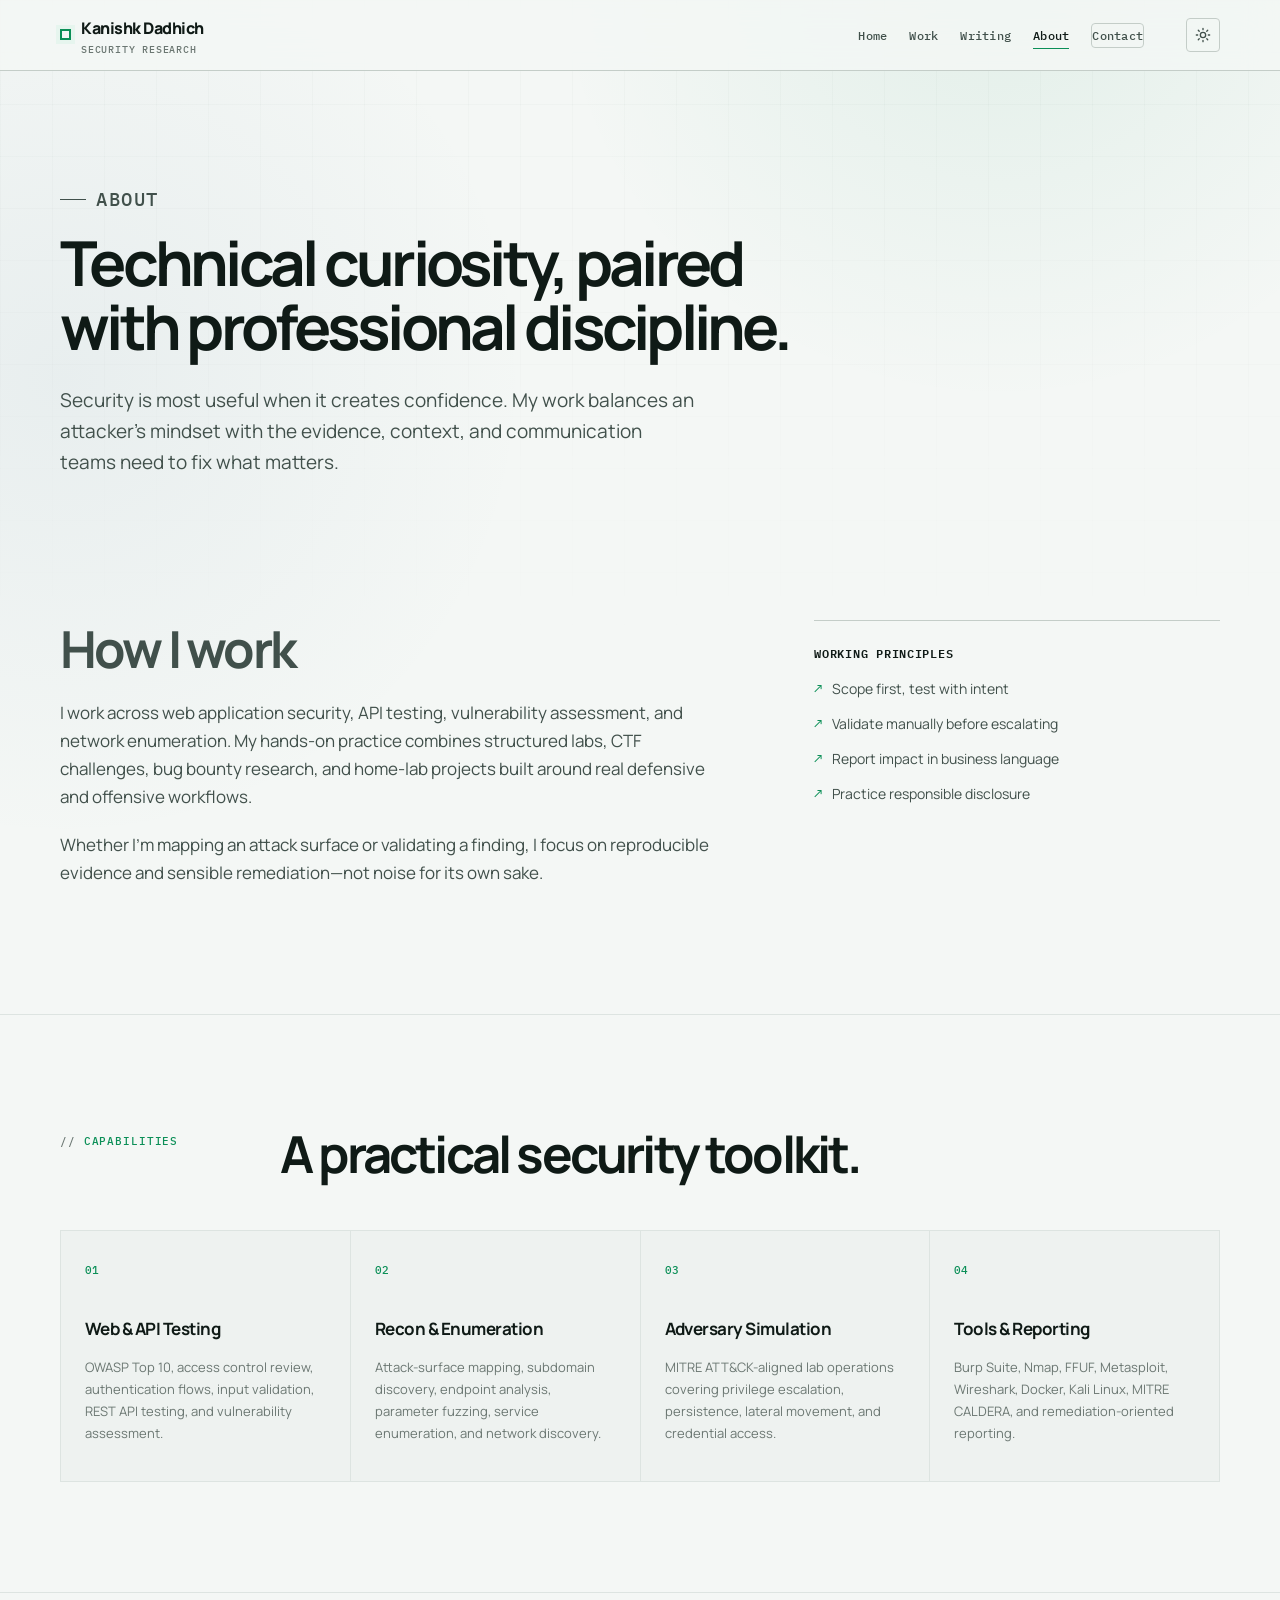
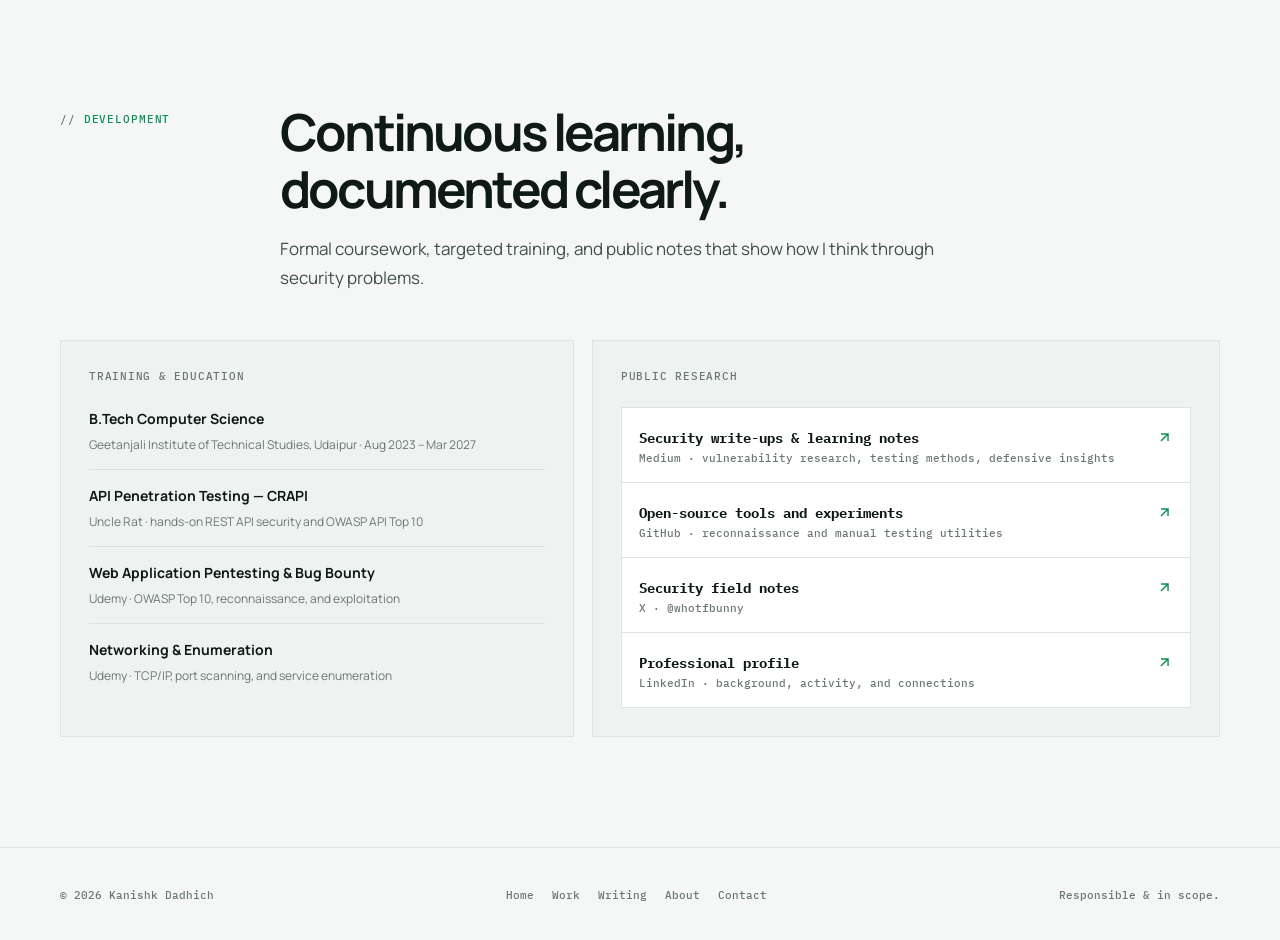
==== about.html @ e296562d "Portfolio: multi-page site with dark/light theme, mobile menu, contact form Co-Authored-By: Claude O" ====
<!doctype html>
<html lang="en">
<head>
  <meta charset="UTF-8">
  <meta name="viewport" content="width=device-width, initial-scale=1.0">
  <title>About — Kanishk Dadhich</title>
  <meta name="description" content="About Kanishk Dadhich — penetration tester and security researcher: approach, capabilities, education, and public research.">
  <meta property="og:type" content="website">
  <meta property="og:title" content="About — Kanishk Dadhich">
  <meta property="og:description" content="Approach, capabilities, education, and public research of penetration tester Kanishk Dadhich.">
  <meta property="og:image" content="kanishk.png">
  <meta name="twitter:card" content="summary_large_image">
  <link rel="icon" href="data:image/svg+xml,%3Csvg xmlns='http://www.w3.org/2000/svg' viewBox='0 0 32 32'%3E%3Crect width='32' height='32' fill='%230a1016'/%3E%3Crect x='9' y='9' width='14' height='14' fill='none' stroke='%2376e0ae' stroke-width='3'/%3E%3C/svg%3E">
  <link rel="preconnect" href="https://fonts.googleapis.com">
  <link rel="preconnect" href="https://fonts.gstatic.com" crossorigin>
  <link href="https://fonts.googleapis.com/css2?family=IBM+Plex+Mono:wght@400;500;600&family=Manrope:wght@400;500;600;700;800&display=swap" rel="stylesheet">
  <link rel="stylesheet" href="styles.css">
  <script>(function(){try{var t=localStorage.getItem('theme');if(!t){t=window.matchMedia('(prefers-color-scheme: light)').matches?'light':'dark';}document.documentElement.setAttribute('data-theme',t);}catch(e){document.documentElement.setAttribute('data-theme','dark');}}());</script>
</head>
<body>
  <a class="skip-link" href="#main-content">Skip to content</a>

  <header class="site-header">
    <div class="container nav-wrap">
      <a class="wordmark" href="index.html" aria-label="Kanishk Dadhich — home">
        <span class="wordmark-mark" aria-hidden="true"></span>
        <span>Kanishk Dadhich<small>Security Research</small></span>
      </a>
      <nav class="nav-links" id="primary-nav" aria-label="Primary navigation">
        <a href="index.html">Home</a>
        <a href="work.html">Work</a>
        <a href="writing.html">Writing</a>
        <a href="about.html" aria-current="page">About</a>
        <a class="nav-cta" href="contact.html">Contact</a>
      </nav>
      <div class="nav-controls">
        <button type="button" class="theme-toggle" aria-label="Switch theme">
          <svg class="icon-moon" width="16" height="16" viewBox="0 0 24 24" fill="none" stroke="currentColor" stroke-width="2" stroke-linecap="round" stroke-linejoin="round" aria-hidden="true"><path d="M21 12.79A9 9 0 1 1 11.21 3 7 7 0 0 0 21 12.79z"/></svg>
          <svg class="icon-sun" width="16" height="16" viewBox="0 0 24 24" fill="none" stroke="currentColor" stroke-width="2" stroke-linecap="round" stroke-linejoin="round" aria-hidden="true"><circle cx="12" cy="12" r="4"/><path d="M12 2v2M12 20v2M4.93 4.93l1.41 1.41M17.66 17.66l1.41 1.41M2 12h2M20 12h2M6.34 17.66l-1.41 1.41M19.07 4.93l-1.41 1.41"/></svg>
        </button>
        <button type="button" class="nav-toggle" id="nav-toggle" aria-controls="primary-nav" aria-expanded="false" aria-label="Open menu">
          <svg class="icon-open" width="18" height="18" viewBox="0 0 24 24" fill="none" stroke="currentColor" stroke-width="2" stroke-linecap="round" aria-hidden="true"><path d="M3 6h18M3 12h18M3 18h18"/></svg>
          <svg class="icon-close" width="18" height="18" viewBox="0 0 24 24" fill="none" stroke="currentColor" stroke-width="2" stroke-linecap="round" aria-hidden="true"><path d="M6 6l12 12M18 6L6 18"/></svg>
        </button>
      </div>
    </div>
  </header>

  <main id="main-content">
    <section class="page-lede" id="top">
      <div class="container reveal">
        <p class="eyebrow">About</p>
        <h1>Technical curiosity, paired with professional discipline.</h1>
        <p>Security is most useful when it creates confidence. My work balances an attacker’s mindset with the evidence, context, and communication teams need to fix what matters.</p>
      </div>
    </section>

    <section id="profile" aria-labelledby="profile-title">
      <div class="container">
        <div class="about-grid reveal">
          <div class="about-copy">
            <h2 id="profile-title" style="margin-bottom:22px;">How I work</h2>
            <p>I work across web application security, API testing, vulnerability assessment, and network enumeration. My hands-on practice combines structured labs, CTF challenges, bug bounty research, and home-lab projects built around real defensive and offensive workflows.</p>
            <p>Whether I’m mapping an attack surface or validating a finding, I focus on reproducible evidence and sensible remediation—not noise for its own sake.</p>
          </div>
          <aside class="principles">
            <h3>Working principles</h3>
            <ul>
              <li>Scope first, test with intent</li>
              <li>Validate manually before escalating</li>
              <li>Report impact in business language</li>
              <li>Practice responsible disclosure</li>
            </ul>
          </aside>
        </div>
      </div>
    </section>

    <section class="divider" aria-labelledby="capabilities-title">
      <div class="container">
        <div class="section-head reveal">
          <p class="section-kicker">Capabilities</p>
          <div><h2 id="capabilities-title">A practical security toolkit.</h2></div>
        </div>
        <div class="skills-grid reveal">
          <article class="skill-group"><span class="skill-num">01</span><h3>Web &amp; API Testing</h3><p>OWASP Top 10, access control review, authentication flows, input validation, REST API testing, and vulnerability assessment.</p></article>
          <article class="skill-group"><span class="skill-num">02</span><h3>Recon &amp; Enumeration</h3><p>Attack-surface mapping, subdomain discovery, endpoint analysis, parameter fuzzing, service enumeration, and network discovery.</p></article>
          <article class="skill-group"><span class="skill-num">03</span><h3>Adversary Simulation</h3><p>MITRE ATT&amp;CK-aligned lab operations covering privilege escalation, persistence, lateral movement, and credential access.</p></article>
          <article class="skill-group"><span class="skill-num">04</span><h3>Tools &amp; Reporting</h3><p>Burp Suite, Nmap, FFUF, Metasploit, Wireshark, Docker, Kali Linux, MITRE CALDERA, and remediation-oriented reporting.</p></article>
        </div>
      </div>
    </section>

    <section class="divider" id="development" aria-labelledby="development-title">
      <div class="container">
        <div class="section-head reveal">
          <p class="section-kicker">Development</p>
          <div>
            <h2 id="development-title">Continuous learning, documented clearly.</h2>
            <p class="section-intro">Formal coursework, targeted training, and public notes that show how I think through security problems.</p>
          </div>
        </div>
        <div class="knowledge-grid reveal">
          <article class="credentials">
            <p class="subhead">Training &amp; education</p>
            <ul class="credential-list">
              <li><strong>B.Tech Computer Science</strong><span>Geetanjali Institute of Technical Studies, Udaipur · Aug 2023 – Mar 2027</span></li>
              <li><strong>API Penetration Testing — CRAPI</strong><span>Uncle Rat · hands-on REST API security and OWASP API Top 10</span></li>
              <li><strong>Web Application Pentesting &amp; Bug Bounty</strong><span>Udemy · OWASP Top 10, reconnaissance, and exploitation</span></li>
              <li><strong>Networking &amp; Enumeration</strong><span>Udemy · TCP/IP, port scanning, and service enumeration</span></li>
            </ul>
          </article>
          <article class="research">
            <p class="subhead">Public research</p>
            <ul class="research-list">
              <li><a href="https://medium.com/@kanishkdadhich123" target="_blank" rel="noopener"><span><strong>Security write-ups &amp; learning notes</strong><span>Medium · vulnerability research, testing methods, defensive insights</span></span><svg width="17" height="17" viewBox="0 0 24 24" fill="none" stroke="currentColor" stroke-width="2" aria-hidden="true"><path d="M7 17L17 7M7 7h10v10"/></svg></a></li>
              <li><a href="https://github.com/kanishk-dadhich" target="_blank" rel="noopener"><span><strong>Open-source tools and experiments</strong><span>GitHub · reconnaissance and manual testing utilities</span></span><svg width="17" height="17" viewBox="0 0 24 24" fill="none" stroke="currentColor" stroke-width="2" aria-hidden="true"><path d="M7 17L17 7M7 7h10v10"/></svg></a></li>
              <li><a href="https://x.com/whotfbunny" target="_blank" rel="noopener"><span><strong>Security field notes</strong><span>X · @whotfbunny</span></span><svg width="17" height="17" viewBox="0 0 24 24" fill="none" stroke="currentColor" stroke-width="2" aria-hidden="true"><path d="M7 17L17 7M7 7h10v10"/></svg></a></li>
              <li><a href="https://www.linkedin.com/in/kanishk-dadhich" target="_blank" rel="noopener"><span><strong>Professional profile</strong><span>LinkedIn · background, activity, and connections</span></span><svg width="17" height="17" viewBox="0 0 24 24" fill="none" stroke="currentColor" stroke-width="2" aria-hidden="true"><path d="M7 17L17 7M7 7h10v10"/></svg></a></li>
            </ul>
          </article>
        </div>
      </div>
    </section>
  </main>

  <footer>
    <div class="container footer-inner">
      <p>© 2026 Kanishk Dadhich</p>
      <nav class="footer-nav" aria-label="Footer navigation">
        <a href="index.html">Home</a>
        <a href="work.html">Work</a>
        <a href="writing.html">Writing</a>
        <a href="about.html">About</a>
        <a href="contact.html">Contact</a>
      </nav>
      <p>Responsible &amp; in scope.</p>
    </div>
  </footer>

  <script src="app.js"></script>
</body>
</html>
---- styles.css ----
:root {
  --bg: #0a1016;
  --surface: #101923;
  --surface-raised: #141f2a;
  --surface-muted: #0d151e;
  --text: #edf3f7;
  --text-soft: #b7c3cc;
  --text-muted: #8393a0;
  --line: #263440;
  --line-strong: #385061;
  --accent: #76e0ae;
  --accent-bright: #a5f3c9;
  --accent-ink: #082418;
  --warm: #e9c887;
  --danger: #ff8f8f;
  --header-bg: rgba(10, 16, 22, .82);
  --field-bg: rgba(16, 25, 35, .55);
  --tag-bg: rgba(255, 255, 255, .015);
  --font-sans: "Manrope", sans-serif;
  --font-mono: "IBM Plex Mono", monospace;
  --max-width: 1160px;
  --shadow: 0 24px 70px rgba(0, 0, 0, .22);
}

:root[data-theme="light"] {
  --bg: #f4f7f5;
  --surface: #ffffff;
  --surface-raised: #ffffff;
  --surface-muted: #eef2f0;
  --text: #0f1a16;
  --text-soft: #41504b;
  --text-muted: #6b7772;
  --line: #dde4e1;
  --line-strong: #c4cdc8;
  --accent: #0b8f57;
  --accent-bright: #097a49;
  --accent-ink: #ffffff;
  --warm: #a9781f;
  --danger: #c0392b;
  --header-bg: rgba(244, 247, 245, .85);
  --field-bg: #ffffff;
  --tag-bg: rgba(11, 143, 87, .04);
  --shadow: 0 24px 70px rgba(15, 40, 30, .12);
}

* { box-sizing: border-box; }
html { scroll-behavior: smooth; }
body {
  margin: 0;
  min-width: 320px;
  overflow-x: hidden;
  color: var(--text);
  background: var(--bg);
  font-family: var(--font-sans);
  font-size: 16px;
  line-height: 1.65;
  -webkit-font-smoothing: antialiased;
  transition: background .3s ease, color .3s ease;
}
body::before {
  content: "";
  position: fixed;
  inset: 0;
  z-index: -2;
  pointer-events: none;
  background:
    radial-gradient(circle at 78% -5%, rgba(91, 196, 146, .15), transparent 28rem),
    radial-gradient(circle at 5% 42%, rgba(74, 121, 153, .12), transparent 29rem),
    var(--bg);
}
:root[data-theme="light"] body::before {
  background:
    radial-gradient(circle at 78% -5%, rgba(11, 143, 87, .08), transparent 28rem),
    radial-gradient(circle at 5% 42%, rgba(74, 121, 153, .07), transparent 29rem),
    var(--bg);
}
body::after {
  content: "";
  position: fixed;
  inset: 0;
  z-index: -1;
  pointer-events: none;
  opacity: .42;
  background-image: linear-gradient(rgba(151, 178, 196, .045) 1px, transparent 1px), linear-gradient(90deg, rgba(151, 178, 196, .045) 1px, transparent 1px);
  background-size: 52px 52px;
  mask-image: linear-gradient(to bottom, black, transparent 78%);
}
:root[data-theme="light"] body::after { opacity: .6; background-image: linear-gradient(rgba(15, 50, 35, .04) 1px, transparent 1px), linear-gradient(90deg, rgba(15, 50, 35, .04) 1px, transparent 1px); }
a { color: inherit; text-decoration: none; }
a:focus-visible, button:focus-visible {
  outline: 3px solid var(--accent);
  outline-offset: 4px;
  border-radius: 3px;
}
::selection { background: var(--accent); color: var(--accent-ink); }

.skip-link {
  position: fixed;
  top: 12px;
  left: 12px;
  z-index: 100;
  padding: 9px 13px;
  color: var(--accent-ink);
  background: var(--accent);
  border-radius: 4px;
  transform: translateY(-170%);
  transition: transform .18s ease;
  font-weight: 800;
}
.skip-link:focus { transform: translateY(0); }
.container { width: min(var(--max-width), calc(100% - 48px)); margin: 0 auto; }

.site-header {
  position: sticky;
  top: 0;
  z-index: 20;
  border-bottom: 1px solid var(--line-strong);
  background: var(--header-bg);
  backdrop-filter: blur(16px);
}
.nav-wrap { min-height: 70px; display: flex; align-items: center; justify-content: space-between; gap: 24px; }
.wordmark { display: inline-flex; align-items: center; gap: 10px; flex-shrink: 0; font-weight: 800; letter-spacing: -.03em; color: var(--text); }
.wordmark-mark { width: 11px; height: 11px; border: 2px solid var(--accent); box-shadow: 0 0 0 4px rgba(118, 224, 174, .1); }
.wordmark small { display: block; color: var(--text-muted); font: 500 10px/1.1 var(--font-mono); letter-spacing: .08em; text-transform: uppercase; margin-top: 3px; }
.nav-links { display: flex; align-items: center; gap: 22px; margin-left: auto; }
.nav-controls { display: flex; align-items: center; gap: 10px; margin-left: 18px; }
.nav-toggle { display: none; align-items: center; justify-content: center; width: 34px; height: 34px; padding: 0; color: var(--text-soft); background: transparent; border: 1px solid var(--line-strong); border-radius: 4px; cursor: pointer; transition: border-color .18s ease, color .18s ease, background .18s ease; }
.nav-toggle:hover { color: var(--accent-bright); border-color: var(--accent); background: rgba(118, 224, 174, .08); }
.nav-toggle .icon-close { display: none; }
.site-header.nav-open .nav-toggle .icon-open { display: none; }
.site-header.nav-open .nav-toggle .icon-close { display: block; }
.nav-links a { position: relative; color: var(--text-soft); font: 500 12px var(--font-mono); letter-spacing: .02em; padding: 4px 0; }
.nav-links a:not(.nav-cta)::after { content: ""; position: absolute; left: 0; right: 0; bottom: -2px; height: 1px; background: var(--accent); transform: scaleX(0); transform-origin: left; transition: transform .22s ease; }
.nav-links a:not(.nav-cta):hover { color: var(--accent-bright); }
.nav-links a:not(.nav-cta):hover::after { transform: scaleX(1); }
.nav-links a[aria-current="page"] { color: var(--text); }
.nav-links a[aria-current="page"]::after { transform: scaleX(1); }
.nav-cta { padding: 8px 12px; border: 1px solid var(--line-strong); border-radius: 4px; transition: border-color .18s ease, background .18s ease; }
.nav-cta:hover { border-color: var(--accent); background: rgba(118, 224, 174, .08); }
.theme-toggle { display: inline-flex; align-items: center; justify-content: center; width: 34px; height: 34px; padding: 0; color: var(--text-soft); background: transparent; border: 1px solid var(--line-strong); border-radius: 4px; cursor: pointer; transition: border-color .18s ease, color .18s ease, background .18s ease; }
.theme-toggle:hover { color: var(--accent-bright); border-color: var(--accent); background: rgba(118, 224, 174, .08); }
.theme-toggle .icon-sun { display: none; }
:root[data-theme="light"] .theme-toggle .icon-sun { display: block; }
:root[data-theme="light"] .theme-toggle .icon-moon { display: none; }

.hero { padding: 112px 0 92px; }
.hero-grid { display: grid; grid-template-columns: minmax(0, 1.35fr) minmax(290px, .65fr); gap: clamp(42px, 8vw, 110px); align-items: end; }
.eyebrow { display: flex; align-items: center; gap: 10px; margin: 0 0 20px; color: var(--accent); font: 500 12px var(--font-mono); letter-spacing: .08em; text-transform: uppercase; }
.eyebrow::before { content: ""; width: 26px; height: 1px; background: currentColor; }
h1, h2, h3, p { margin-top: 0; }
h1 { max-width: 800px; margin-bottom: 26px; font-size: clamp(45px, 6vw, 80px); line-height: 1.03; letter-spacing: -.06em; text-wrap: balance; }
h1 .emphasis { color: var(--accent-bright); }
.hero-copy { max-width: 660px; color: var(--text-soft); font-size: clamp(17px, 2vw, 20px); line-height: 1.7; text-wrap: pretty; }
.hero-actions { display: flex; flex-wrap: wrap; gap: 12px; margin-top: 34px; }
.button { display: inline-flex; align-items: center; justify-content: center; min-height: 46px; padding: 11px 18px; border: 1px solid transparent; border-radius: 4px; font: 700 13px var(--font-sans); cursor: pointer; transition: transform .18s ease, border-color .18s ease, background .18s ease; }
.button:hover { transform: translateY(-2px); }
.button-primary { color: var(--accent-ink); background: var(--accent); }
.button-primary:hover { background: var(--accent-bright); }
.button-secondary { color: var(--text); border-color: var(--line-strong); background: var(--field-bg); }
.button-secondary:hover { border-color: var(--accent); background: rgba(118, 224, 174, .08); }
.button svg { margin-left: 9px; }

.profile-panel { position: relative; padding: 24px; overflow: hidden; border: 1px solid var(--line-strong); background: linear-gradient(145deg, var(--surface-raised), var(--surface-muted)); box-shadow: var(--shadow); }
.profile-panel::after { content: ""; position: absolute; width: 145px; height: 145px; right: -50px; top: -50px; border: 1px solid rgba(118, 224, 174, .23); border-radius: 50%; box-shadow: 0 0 0 18px rgba(118, 224, 174, .03), 0 0 0 37px rgba(118, 224, 174, .025); }
.profile-portrait { position: relative; z-index: 1; aspect-ratio: 4 / 3; margin: 0 0 22px; overflow: hidden; border: 1px solid rgba(118, 224, 174, .34); background: var(--surface-muted); }
.profile-portrait::after { content: ""; position: absolute; inset: 0; pointer-events: none; background: linear-gradient(to top, rgba(8, 20, 27, .38), transparent 42%); }
.profile-portrait img { display: block; width: 100%; height: 100%; object-fit: cover; object-position: center 18%; }
.panel-label { position: relative; z-index: 1; margin-bottom: 21px; color: var(--text-muted); font: 500 11px var(--font-mono); letter-spacing: .08em; text-transform: uppercase; }
.panel-status { position: relative; z-index: 1; display: flex; align-items: center; gap: 9px; margin-bottom: 24px; color: var(--accent-bright); font: 600 14px var(--font-mono); }
.status-dot { width: 8px; height: 8px; border-radius: 50%; background: var(--accent); box-shadow: 0 0 0 5px rgba(118, 224, 174, .12); animation: pulse 2.4s ease-out infinite; }
@keyframes pulse { 0% { box-shadow: 0 0 0 0 rgba(118, 224, 174, .35); } 70% { box-shadow: 0 0 0 9px rgba(118, 224, 174, 0); } 100% { box-shadow: 0 0 0 0 rgba(118, 224, 174, 0); } }
.focus-list { position: relative; z-index: 1; display: grid; margin: 0; }
.focus-list div { display: grid; grid-template-columns: 64px 1fr; gap: 14px; padding: 13px 0; border-top: 1px solid var(--line); }
.focus-list dt { color: var(--text-muted); font: 500 10px var(--font-mono); letter-spacing: .06em; text-transform: uppercase; }
.focus-list dd { margin: 0; color: var(--text-soft); font-size: 13px; line-height: 1.5; }

.metrics { border-top: 1px solid var(--line); border-bottom: 1px solid var(--line); }
.metric-grid { display: grid; grid-template-columns: repeat(3, 1fr); }
.metric { position: relative; padding: 28px 30px; }
.metric + .metric { border-left: 1px solid var(--line); }
.metric-value { display: block; color: var(--accent-bright); font-size: clamp(28px, 3.2vw, 41px); font-weight: 800; line-height: 1.1; letter-spacing: -.05em; }
.metric-label { display: block; max-width: 220px; margin-top: 7px; color: var(--text-muted); font: 500 11px/1.5 var(--font-mono); letter-spacing: .02em; }

section { padding: 110px 0; }
:where(section, [id]) { scroll-margin-top: 92px; }
.section-head { display: grid; grid-template-columns: 190px minmax(0, 1fr); gap: 30px; margin-bottom: 48px; }
.section-kicker { padding-top: 9px; color: var(--accent); font: 500 11px var(--font-mono); letter-spacing: .08em; text-transform: uppercase; }
.section-kicker::before { content: "// "; color: var(--text-muted); }
h2 { max-width: 720px; margin-bottom: 0; font-size: clamp(31px, 4vw, 51px); line-height: 1.12; letter-spacing: -.055em; text-wrap: balance; }
.section-intro { max-width: 665px; margin: 18px 0 0; color: var(--text-soft); font-size: 17px; text-wrap: pretty; }
.divider { border-top: 1px solid var(--line); }
.page-lede { padding: 96px 0 12px; }
.page-lede h1 { font-size: clamp(38px, 5vw, 62px); }
.page-lede p { max-width: 640px; margin-top: 20px; color: var(--text-soft); font-size: clamp(16px, 2vw, 19px); text-wrap: pretty; }
.section-cta { margin-top: 34px; }

.about-grid { display: grid; grid-template-columns: minmax(0, 1fr) minmax(290px, .62fr); gap: clamp(42px, 8vw, 100px); align-items: start; }
.about-copy { color: var(--text-soft); font-size: 17px; }
.about-copy p + p { margin-top: 20px; }
.principles { padding: 5px 0 0; border-top: 1px solid var(--line-strong); }
.principles h3 { margin: 17px 0 14px; font: 600 12px var(--font-mono); letter-spacing: .06em; text-transform: uppercase; }
.principles ul { display: grid; gap: 11px; margin: 0; padding: 0; list-style: none; color: var(--text-soft); font-size: 14px; }
.principles li { display: flex; gap: 10px; align-items: baseline; }
.principles li::before { content: "↗"; color: var(--accent); font-family: var(--font-mono); }

.skills-grid { display: grid; grid-template-columns: repeat(4, 1fr); gap: 1px; background: var(--line); border: 1px solid var(--line); }
.skill-group { min-height: 250px; padding: 24px; background: var(--surface-muted); transition: background .18s ease; }
.skill-group:hover { background: var(--surface); }
.skill-num { color: var(--accent); font: 500 11px var(--font-mono); }
.skill-group h3 { margin: 33px 0 13px; font-size: 17px; letter-spacing: -.03em; }
.skill-group p { margin: 0; color: var(--text-muted); font-size: 13px; line-height: 1.7; }

.timeline { position: relative; display: grid; gap: 0; border-top: 1px solid var(--line); }
.timeline-item { display: grid; grid-template-columns: 190px minmax(0, 1fr); gap: 30px; padding: 34px 0; border-bottom: 1px solid var(--line); }
.timeline-date { color: var(--warm); font: 500 12px var(--font-mono); letter-spacing: .04em; }
.timeline-item h3 { margin-bottom: 4px; font-size: 22px; letter-spacing: -.04em; }
.timeline-context { margin-bottom: 16px; color: var(--text-muted); font: 500 12px var(--font-mono); }
.timeline-item ul { display: grid; gap: 8px; max-width: 780px; margin: 0; padding: 0; list-style: none; color: var(--text-soft); font-size: 14px; }
.timeline-item li { display: flex; gap: 11px; }
.timeline-item li::before { content: "—"; color: var(--accent); }

.case-grid { display: grid; grid-template-columns: repeat(2, minmax(0, 1fr)); gap: 18px; }
.case { display: flex; flex-direction: column; min-height: 345px; padding: 28px; border: 1px solid var(--line); background: linear-gradient(150deg, var(--surface), var(--surface-muted)); transition: transform .2s ease, border-color .2s ease; }
.case:hover { transform: translateY(-4px); border-color: var(--line-strong); }
.case-top { display: flex; align-items: center; justify-content: space-between; gap: 12px; }
.case-type { color: var(--accent); font: 500 11px var(--font-mono); letter-spacing: .07em; text-transform: uppercase; }
.case-scope { color: var(--text-muted); font: 500 10px var(--font-mono); letter-spacing: .05em; text-transform: uppercase; }
.case h3 { margin: 36px 0 13px; font-size: clamp(23px, 2.6vw, 30px); line-height: 1.15; letter-spacing: -.05em; }
.case p { margin-bottom: 24px; color: var(--text-soft); font-size: 14px; }
.case-meta { display: flex; flex-wrap: wrap; gap: 7px; margin-top: auto; }
.case-meta span { padding: 5px 8px; border: 1px solid var(--line); color: var(--text-muted); background: var(--tag-bg); font: 500 10px var(--font-mono); }
.case-link { display: inline-flex; align-items: center; gap: 7px; margin-top: 22px; color: var(--accent-bright); font: 600 12px var(--font-mono); }
.case-link:hover { text-decoration: underline; text-underline-offset: 4px; }

.articles-grid { display: grid; grid-template-columns: repeat(3, minmax(0, 1fr)); gap: 18px; }
.article-card { display: flex; flex-direction: column; min-height: 265px; padding: 27px; border: 1px solid var(--line); background: linear-gradient(150deg, var(--surface), var(--surface-muted)); transition: transform .2s ease, border-color .2s ease, background .2s ease; }
.article-card:hover { transform: translateY(-4px); border-color: var(--accent); background: var(--surface-raised); }
.article-source { display: flex; align-items: center; gap: 8px; color: var(--accent); font: 500 11px var(--font-mono); letter-spacing: .07em; text-transform: uppercase; }
.article-source::before { content: ""; width: 7px; height: 7px; border: 1px solid currentColor; border-radius: 50%; }
.article-card h3 { margin: 34px 0 18px; color: var(--text); font-size: clamp(20px, 2vw, 25px); line-height: 1.22; letter-spacing: -.04em; overflow-wrap: anywhere; }
.article-card p { margin: 0; color: var(--text-soft); font-size: 14px; line-height: 1.7; }
.article-card code { color: var(--accent-bright); font: 500 .9em var(--font-mono); overflow-wrap: anywhere; }
.article-read { display: inline-flex; align-items: center; gap: 7px; margin-top: auto; color: var(--accent-bright); font: 600 12px var(--font-mono); }
.article-card:hover .article-read { text-decoration: underline; text-underline-offset: 4px; }
.articles-footer { margin: 25px 0 0; }

.knowledge-grid { display: grid; grid-template-columns: .9fr 1.1fr; gap: 18px; }
.credentials, .research { padding: 28px; border: 1px solid var(--line); background: var(--surface-muted); }
.subhead { margin-bottom: 24px; color: var(--text-muted); font: 500 11px var(--font-mono); letter-spacing: .07em; text-transform: uppercase; }
.credential-list, .research-list { margin: 0; padding: 0; list-style: none; }
.credential-list { display: grid; gap: 14px; }
.credential-list li { padding-bottom: 14px; border-bottom: 1px solid var(--line); color: var(--text-soft); font-size: 14px; }
.credential-list li:last-child { padding-bottom: 0; border-bottom: 0; }
.credential-list strong { display: block; margin-bottom: 2px; color: var(--text); font-size: 14px; }
.credential-list span { color: var(--text-muted); font-size: 12px; }
.research-list { display: grid; gap: 1px; background: var(--line); border: 1px solid var(--line); }
.research-list a { display: flex; justify-content: space-between; gap: 20px; padding: 17px; background: var(--surface); transition: background .18s ease; }
.research-list a:hover { background: var(--surface-raised); }
.research-list strong { display: block; color: var(--text); font-size: 14px; }
.research-list span { display: block; margin-top: 4px; color: var(--text-muted); font: 500 11px var(--font-mono); }
.research-list svg { flex: 0 0 auto; margin-top: 4px; color: var(--accent); }

.contact { padding: 96px 0; border-top: 1px solid var(--line); }
.contact-box { display: grid; grid-template-columns: 1fr auto; gap: 32px; align-items: end; padding: clamp(28px, 5vw, 58px); overflow: hidden; border: 1px solid var(--line-strong); background: linear-gradient(115deg, var(--surface-raised), var(--surface-muted)); box-shadow: var(--shadow); }
.contact-box h2 { max-width: 620px; }
.contact-box p { max-width: 600px; margin: 17px 0 0; color: var(--text-soft); }
.contact-actions { display: flex; flex-wrap: wrap; gap: 10px; justify-content: flex-end; }

.contact-layout { display: grid; grid-template-columns: minmax(0, 1fr) minmax(300px, .8fr); gap: clamp(40px, 7vw, 90px); align-items: start; }
.contact-detail h3 { margin: 0 0 12px; font: 600 12px var(--font-mono); letter-spacing: .06em; text-transform: uppercase; color: var(--text-muted); }
.contact-detail ul { margin: 0 0 30px; padding: 0; list-style: none; display: grid; gap: 12px; }
.contact-detail a.detail-link { display: inline-flex; align-items: center; gap: 9px; color: var(--text-soft); font-size: 15px; }
.contact-detail a.detail-link:hover { color: var(--accent-bright); }
.contact-detail .detail-link svg { color: var(--accent); flex: 0 0 auto; }
.contact-form { display: grid; gap: 16px; padding: clamp(24px, 4vw, 34px); border: 1px solid var(--line-strong); background: var(--surface-muted); }
.field { display: grid; gap: 7px; }
.field label { color: var(--text-soft); font: 500 11px var(--font-mono); letter-spacing: .05em; text-transform: uppercase; }
.field input, .field textarea { width: 100%; padding: 12px 14px; color: var(--text); background: var(--field-bg); border: 1px solid var(--line-strong); border-radius: 4px; font: 400 15px var(--font-sans); transition: border-color .18s ease, box-shadow .18s ease; }
.field input:focus, .field textarea:focus { outline: none; border-color: var(--accent); box-shadow: 0 0 0 3px rgba(118, 224, 174, .14); }
.field textarea { min-height: 130px; resize: vertical; }
.form-note { margin: 4px 0 0; color: var(--text-muted); font-size: 12px; }
.form-status { margin: 0; min-height: 18px; color: var(--accent-bright); font: 500 12px var(--font-mono); }

footer { padding: 40px 0 38px; border-top: 1px solid var(--line); color: var(--text-muted); font: 500 11px var(--font-mono); }
.footer-inner { display: flex; justify-content: space-between; align-items: center; gap: 20px; flex-wrap: wrap; }
.footer-nav { display: flex; gap: 18px; flex-wrap: wrap; }
.footer-nav a { color: var(--text-muted); }
.footer-nav a:hover { color: var(--accent-bright); }
.footer-inner p { margin: 0; }

.reveal { opacity: 0; transform: translateY(18px); transition: opacity .55s cubic-bezier(.22,.61,.36,1), transform .55s cubic-bezier(.22,.61,.36,1); }
.reveal.is-visible { opacity: 1; transform: none; }

@media (prefers-reduced-motion: reduce) {
  html { scroll-behavior: auto; }
  *, *::before, *::after { transition-duration: .001ms !important; animation-duration: .001ms !important; animation-iteration-count: 1 !important; }
  .reveal { opacity: 1; transform: none; }
}
@media (max-width: 900px) {
  .hero { padding-top: 82px; }
  .hero-grid, .about-grid, .knowledge-grid, .contact-layout { grid-template-columns: 1fr; }
  .section-head, .timeline-item { grid-template-columns: 140px minmax(0, 1fr); }
  .skills-grid { grid-template-columns: repeat(2, 1fr); }
  .contact-box { grid-template-columns: 1fr; }
  .contact-actions { justify-content: flex-start; }
}
@media (max-width: 760px) {
  .nav-toggle { display: inline-flex; }
  .nav-links {
    position: absolute;
    top: 100%;
    left: 0;
    right: 0;
    margin-left: 0;
    flex-direction: column;
    align-items: stretch;
    gap: 0;
    padding: 6px 0 12px;
    background: var(--header-bg);
    backdrop-filter: blur(16px);
    border-bottom: 1px solid var(--line-strong);
    max-height: 0;
    overflow: hidden;
    opacity: 0;
    pointer-events: none;
    transition: max-height .28s ease, opacity .2s ease;
  }
  .site-header.nav-open .nav-links { max-height: 420px; opacity: 1; pointer-events: auto; }
  .nav-links a { padding: 13px 24px; font-size: 13px; }
  .nav-links a:not(.nav-cta)::after { display: none; }
  .nav-links a[aria-current="page"] { color: var(--accent-bright); }
  .nav-links .nav-cta { margin: 10px 24px 2px; text-align: center; border-color: var(--accent); }
}
@media (max-width: 650px) {
  .container { width: min(100% - 32px, var(--max-width)); }
  .nav-wrap { min-height: 65px; gap: 12px; }
  .wordmark > span:last-child { display: none; }
  .hero { padding: 70px 0 62px; }
  .metric-grid, .case-grid, .articles-grid { grid-template-columns: 1fr; }
  .metric + .metric { border-top: 1px solid var(--line); border-left: 0; }
  section { padding: 76px 0; }
  .section-head, .timeline-item { grid-template-columns: 1fr; gap: 14px; }
  .section-head { margin-bottom: 34px; }
  .section-kicker { padding-top: 0; }
  .skills-grid { grid-template-columns: 1fr; }
  .skill-group { min-height: 0; }
  .case { min-height: 0; }
  .contact { padding: 72px 0; }
  .footer-inner { flex-direction: column; align-items: flex-start; }
}
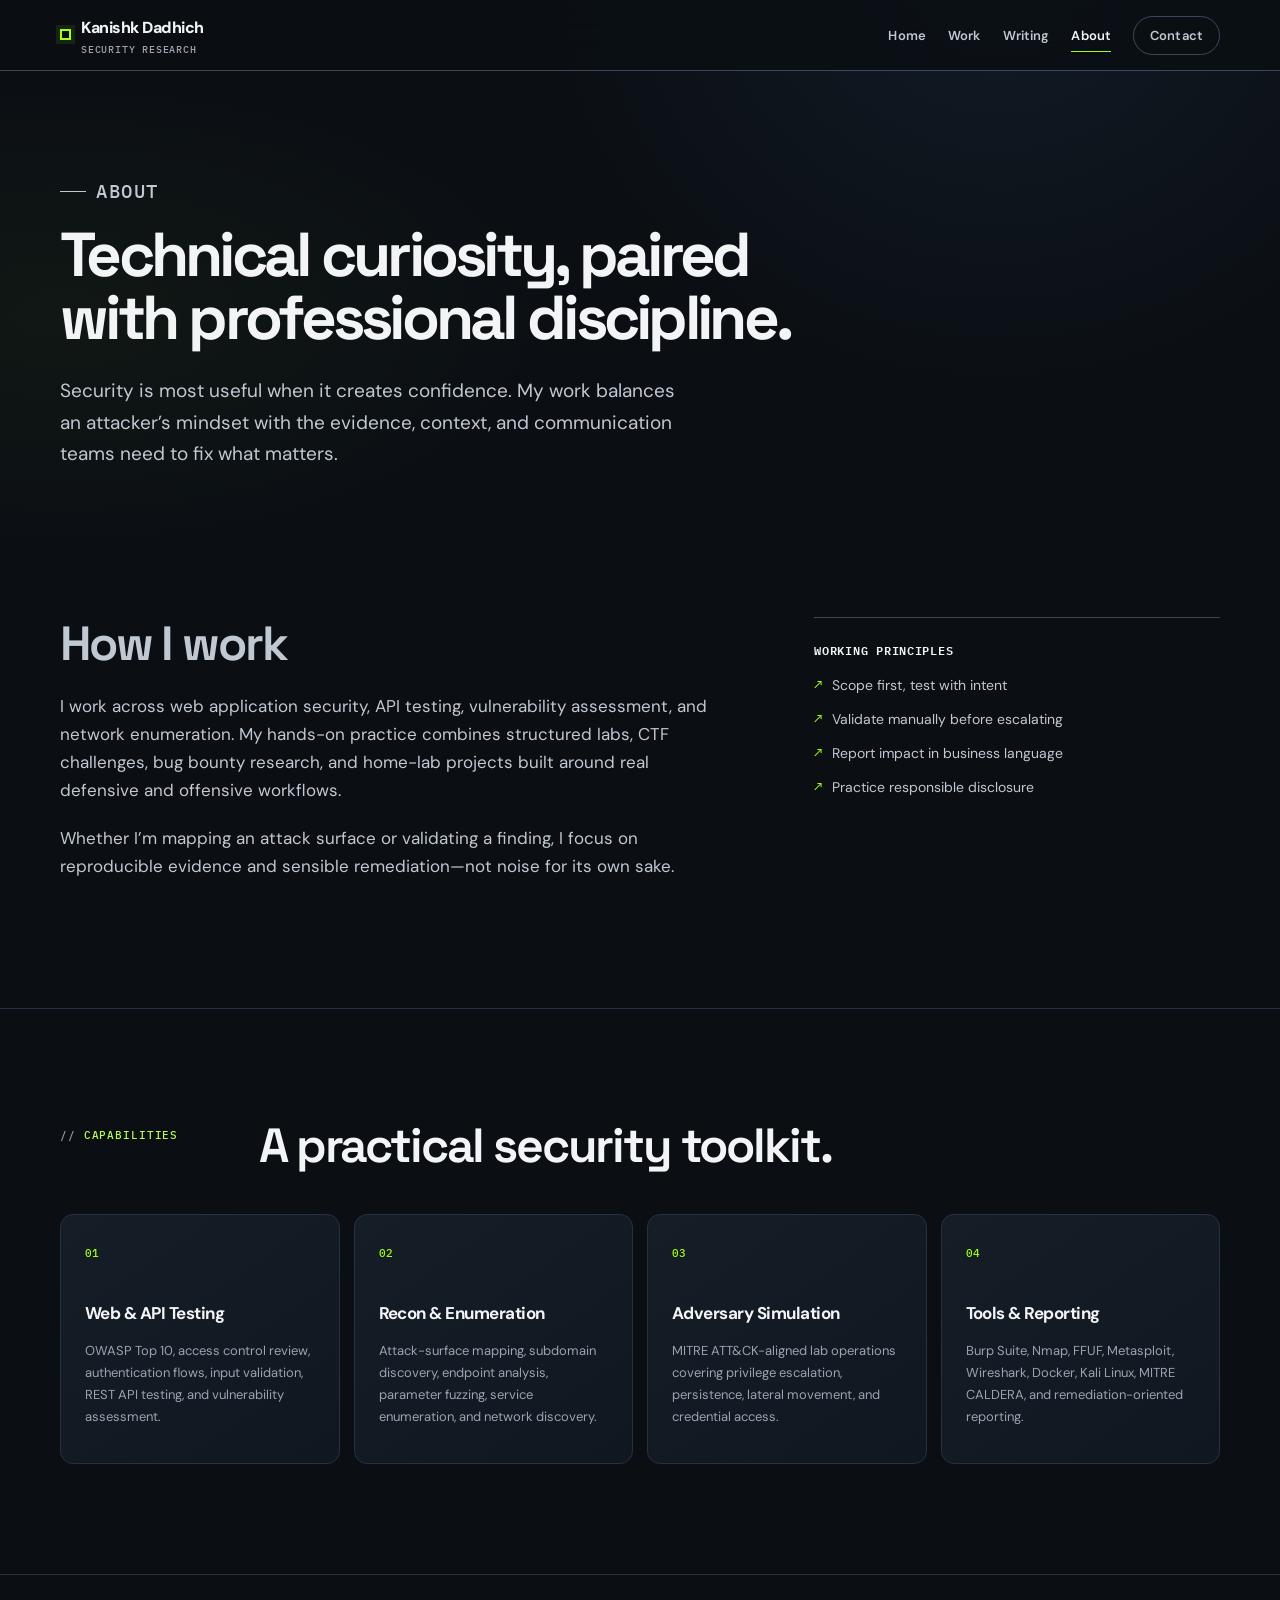
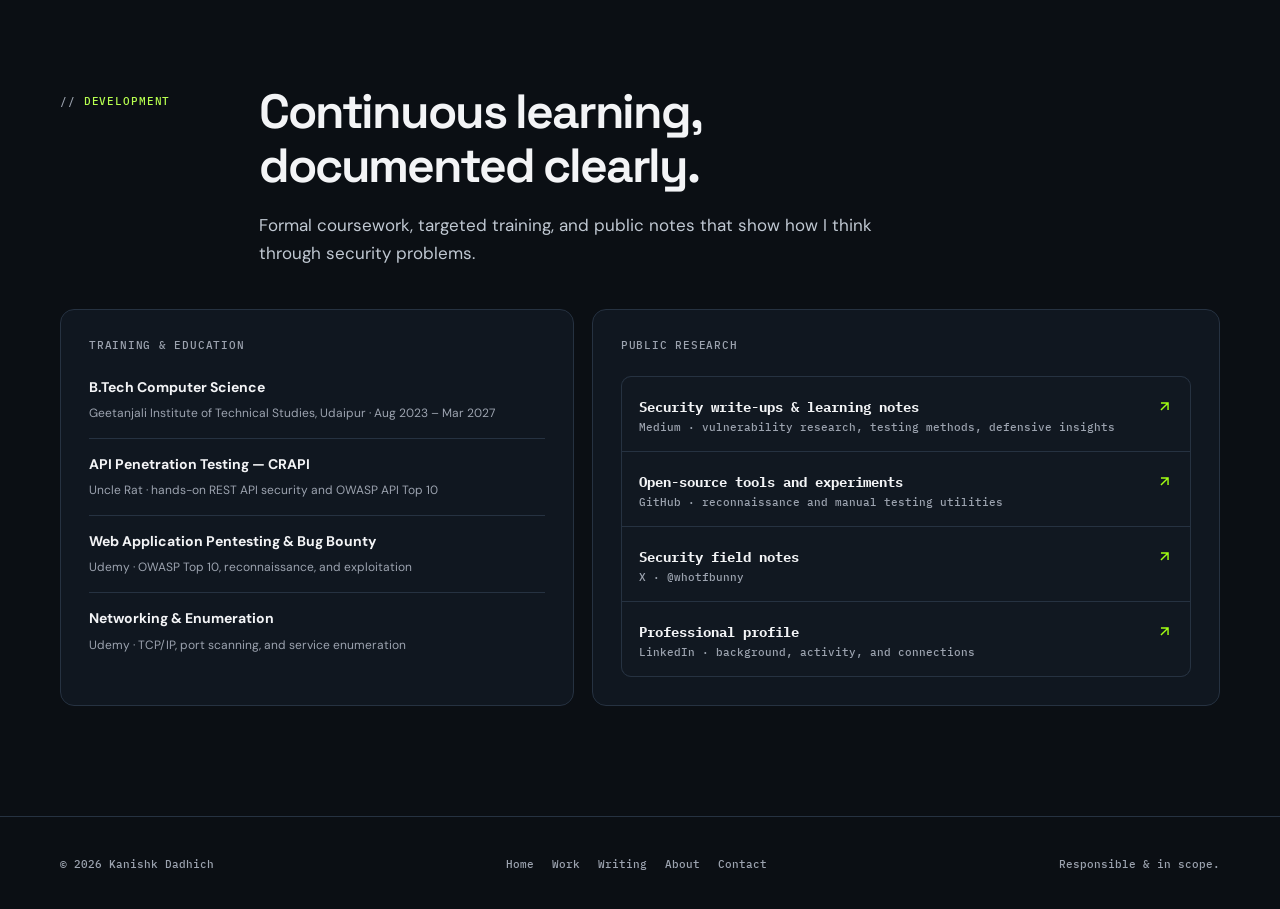
==== commit 560a3484: "Redesign cybersecurity portfolio theme Co-authored-by: Copilot App <223556219+Copilot@users.noreply." ====
--- a/about.html
+++ b/about.html
@@ -10,12 +10,11 @@
   <meta property="og:description" content="Approach, capabilities, education, and public research of penetration tester Kanishk Dadhich.">
   <meta property="og:image" content="kanishk.png">
   <meta name="twitter:card" content="summary_large_image">
-  <link rel="icon" href="data:image/svg+xml,%3Csvg xmlns='http://www.w3.org/2000/svg' viewBox='0 0 32 32'%3E%3Crect width='32' height='32' fill='%230a1016'/%3E%3Crect x='9' y='9' width='14' height='14' fill='none' stroke='%2376e0ae' stroke-width='3'/%3E%3C/svg%3E">
+  <link rel="icon" href="data:image/svg+xml,%3Csvg xmlns='http://www.w3.org/2000/svg' viewBox='0 0 32 32'%3E%3Crect width='32' height='32' fill='%230B0F14'/%3E%3Crect x='9' y='9' width='14' height='14' fill='none' stroke='%23A3FF12' stroke-width='3'/%3E%3C/svg%3E">
   <link rel="preconnect" href="https://fonts.googleapis.com">
   <link rel="preconnect" href="https://fonts.gstatic.com" crossorigin>
-  <link href="https://fonts.googleapis.com/css2?family=IBM+Plex+Mono:wght@400;500;600&family=Manrope:wght@400;500;600;700;800&display=swap" rel="stylesheet">
+  <link href="https://fonts.googleapis.com/css2?family=DM+Sans:opsz,wght@9..40,400..700&family=IBM+Plex+Mono:wght@400;500;600&family=Space+Grotesk:wght@400;500;600;700&display=swap" rel="stylesheet">
   <link rel="stylesheet" href="styles.css">
-  <script>(function(){try{var t=localStorage.getItem('theme');if(!t){t=window.matchMedia('(prefers-color-scheme: light)').matches?'light':'dark';}document.documentElement.setAttribute('data-theme',t);}catch(e){document.documentElement.setAttribute('data-theme','dark');}}());</script>
 </head>
 <body>
   <a class="skip-link" href="#main-content">Skip to content</a>
@@ -33,16 +32,10 @@
         <a href="about.html" aria-current="page">About</a>
         <a class="nav-cta" href="contact.html">Contact</a>
       </nav>
-      <div class="nav-controls">
-        <button type="button" class="theme-toggle" aria-label="Switch theme">
-          <svg class="icon-moon" width="16" height="16" viewBox="0 0 24 24" fill="none" stroke="currentColor" stroke-width="2" stroke-linecap="round" stroke-linejoin="round" aria-hidden="true"><path d="M21 12.79A9 9 0 1 1 11.21 3 7 7 0 0 0 21 12.79z"/></svg>
-          <svg class="icon-sun" width="16" height="16" viewBox="0 0 24 24" fill="none" stroke="currentColor" stroke-width="2" stroke-linecap="round" stroke-linejoin="round" aria-hidden="true"><circle cx="12" cy="12" r="4"/><path d="M12 2v2M12 20v2M4.93 4.93l1.41 1.41M17.66 17.66l1.41 1.41M2 12h2M20 12h2M6.34 17.66l-1.41 1.41M19.07 4.93l-1.41 1.41"/></svg>
-        </button>
         <button type="button" class="nav-toggle" id="nav-toggle" aria-controls="primary-nav" aria-expanded="false" aria-label="Open menu">
           <svg class="icon-open" width="18" height="18" viewBox="0 0 24 24" fill="none" stroke="currentColor" stroke-width="2" stroke-linecap="round" aria-hidden="true"><path d="M3 6h18M3 12h18M3 18h18"/></svg>
           <svg class="icon-close" width="18" height="18" viewBox="0 0 24 24" fill="none" stroke="currentColor" stroke-width="2" stroke-linecap="round" aria-hidden="true"><path d="M6 6l12 12M18 6L6 18"/></svg>
         </button>
-      </div>
     </div>
   </header>
 
--- a/styles.css
+++ b/styles.css
@@ -1,46 +1,28 @@
 :root {
-  --bg: #0a1016;
-  --surface: #101923;
-  --surface-raised: #141f2a;
-  --surface-muted: #0d151e;
-  --text: #edf3f7;
-  --text-soft: #b7c3cc;
-  --text-muted: #8393a0;
-  --line: #263440;
-  --line-strong: #385061;
-  --accent: #76e0ae;
-  --accent-bright: #a5f3c9;
-  --accent-ink: #082418;
-  --warm: #e9c887;
+  color-scheme: dark;
+  --bg: #0b0f14;
+  --surface: #111821;
+  --surface-raised: #151d27;
+  --surface-muted: #101720;
+  --text: #f3f4f6;
+  --text-soft: #c0c8d2;
+  --text-muted: #9ca3af;
+  --line: #263241;
+  --line-strong: #39495b;
+  --accent: #a3ff12;
+  --accent-bright: #b7ff4f;
+  --accent-ink: #142006;
+  --warm: #e5c785;
   --danger: #ff8f8f;
-  --header-bg: rgba(10, 16, 22, .82);
-  --field-bg: rgba(16, 25, 35, .55);
-  --tag-bg: rgba(255, 255, 255, .015);
-  --font-sans: "Manrope", sans-serif;
+  --blue: #60a5fa;
+  --header-bg: rgba(11, 15, 20, .88);
+  --field-bg: rgba(17, 24, 33, .78);
+  --tag-bg: rgba(255, 255, 255, .025);
+  --font-sans: "DM Sans", sans-serif;
+  --font-display: "Space Grotesk", sans-serif;
   --font-mono: "IBM Plex Mono", monospace;
   --max-width: 1160px;
-  --shadow: 0 24px 70px rgba(0, 0, 0, .22);
-}
-
-:root[data-theme="light"] {
-  --bg: #f4f7f5;
-  --surface: #ffffff;
-  --surface-raised: #ffffff;
-  --surface-muted: #eef2f0;
-  --text: #0f1a16;
-  --text-soft: #41504b;
-  --text-muted: #6b7772;
-  --line: #dde4e1;
-  --line-strong: #c4cdc8;
-  --accent: #0b8f57;
-  --accent-bright: #097a49;
-  --accent-ink: #ffffff;
-  --warm: #a9781f;
-  --danger: #c0392b;
-  --header-bg: rgba(244, 247, 245, .85);
-  --field-bg: #ffffff;
-  --tag-bg: rgba(11, 143, 87, .04);
-  --shadow: 0 24px 70px rgba(15, 40, 30, .12);
+  --shadow: 0 24px 70px rgba(0, 0, 0, .28);
 }
 
 * { box-sizing: border-box; }
@@ -64,14 +46,8 @@
   z-index: -2;
   pointer-events: none;
   background:
-    radial-gradient(circle at 78% -5%, rgba(91, 196, 146, .15), transparent 28rem),
-    radial-gradient(circle at 5% 42%, rgba(74, 121, 153, .12), transparent 29rem),
-    var(--bg);
-}
-:root[data-theme="light"] body::before {
-  background:
-    radial-gradient(circle at 78% -5%, rgba(11, 143, 87, .08), transparent 28rem),
-    radial-gradient(circle at 5% 42%, rgba(74, 121, 153, .07), transparent 29rem),
+    radial-gradient(ellipse at 78% -5%, rgba(96, 165, 250, .08), transparent 29rem),
+    radial-gradient(ellipse at 5% 35%, rgba(163, 255, 18, .035), transparent 31rem),
     var(--bg);
 }
 body::after {
@@ -80,12 +56,11 @@
   inset: 0;
   z-index: -1;
   pointer-events: none;
-  opacity: .42;
-  background-image: linear-gradient(rgba(151, 178, 196, .045) 1px, transparent 1px), linear-gradient(90deg, rgba(151, 178, 196, .045) 1px, transparent 1px);
-  background-size: 52px 52px;
-  mask-image: linear-gradient(to bottom, black, transparent 78%);
-}
-:root[data-theme="light"] body::after { opacity: .6; background-image: linear-gradient(rgba(15, 50, 35, .04) 1px, transparent 1px), linear-gradient(90deg, rgba(15, 50, 35, .04) 1px, transparent 1px); }
+  opacity: .14;
+  background-image: radial-gradient(rgba(156, 163, 175, .6) .65px, transparent .65px);
+  background-size: 22px 22px;
+  mask-image: linear-gradient(to bottom, black, transparent 58%);
+}
 a { color: inherit; text-decoration: none; }
 a:focus-visible, button:focus-visible {
   outline: 3px solid var(--accent);
@@ -120,76 +95,70 @@
 }
 .nav-wrap { min-height: 70px; display: flex; align-items: center; justify-content: space-between; gap: 24px; }
 .wordmark { display: inline-flex; align-items: center; gap: 10px; flex-shrink: 0; font-weight: 800; letter-spacing: -.03em; color: var(--text); }
-.wordmark-mark { width: 11px; height: 11px; border: 2px solid var(--accent); box-shadow: 0 0 0 4px rgba(118, 224, 174, .1); }
+.wordmark-mark { width: 11px; height: 11px; border: 2px solid var(--accent); box-shadow: 0 0 0 4px rgba(163, 255, 18, .09); }
 .wordmark small { display: block; color: var(--text-muted); font: 500 10px/1.1 var(--font-mono); letter-spacing: .08em; text-transform: uppercase; margin-top: 3px; }
 .nav-links { display: flex; align-items: center; gap: 22px; margin-left: auto; }
-.nav-controls { display: flex; align-items: center; gap: 10px; margin-left: 18px; }
-.nav-toggle { display: none; align-items: center; justify-content: center; width: 34px; height: 34px; padding: 0; color: var(--text-soft); background: transparent; border: 1px solid var(--line-strong); border-radius: 4px; cursor: pointer; transition: border-color .18s ease, color .18s ease, background .18s ease; }
-.nav-toggle:hover { color: var(--accent-bright); border-color: var(--accent); background: rgba(118, 224, 174, .08); }
+.nav-toggle { display: none; align-items: center; justify-content: center; width: 44px; height: 44px; padding: 0; color: var(--text-soft); background: transparent; border: 1px solid var(--line-strong); border-radius: 10px; cursor: pointer; transition: border-color .18s ease, color .18s ease, background .18s ease; }
+.nav-toggle:hover { color: var(--accent-bright); border-color: var(--accent); background: rgba(163, 255, 18, .08); }
 .nav-toggle .icon-close { display: none; }
 .site-header.nav-open .nav-toggle .icon-open { display: none; }
 .site-header.nav-open .nav-toggle .icon-close { display: block; }
-.nav-links a { position: relative; color: var(--text-soft); font: 500 12px var(--font-mono); letter-spacing: .02em; padding: 4px 0; }
+.nav-links a { position: relative; color: var(--text-soft); font: 600 13px var(--font-sans); letter-spacing: .01em; padding: 6px 0; }
 .nav-links a:not(.nav-cta)::after { content: ""; position: absolute; left: 0; right: 0; bottom: -2px; height: 1px; background: var(--accent); transform: scaleX(0); transform-origin: left; transition: transform .22s ease; }
-.nav-links a:not(.nav-cta):hover { color: var(--accent-bright); }
+.nav-links a:not(.nav-cta):hover { color: var(--blue); }
 .nav-links a:not(.nav-cta):hover::after { transform: scaleX(1); }
 .nav-links a[aria-current="page"] { color: var(--text); }
 .nav-links a[aria-current="page"]::after { transform: scaleX(1); }
-.nav-cta { padding: 8px 12px; border: 1px solid var(--line-strong); border-radius: 4px; transition: border-color .18s ease, background .18s ease; }
-.nav-cta:hover { border-color: var(--accent); background: rgba(118, 224, 174, .08); }
-.theme-toggle { display: inline-flex; align-items: center; justify-content: center; width: 34px; height: 34px; padding: 0; color: var(--text-soft); background: transparent; border: 1px solid var(--line-strong); border-radius: 4px; cursor: pointer; transition: border-color .18s ease, color .18s ease, background .18s ease; }
-.theme-toggle:hover { color: var(--accent-bright); border-color: var(--accent); background: rgba(118, 224, 174, .08); }
-.theme-toggle .icon-sun { display: none; }
-:root[data-theme="light"] .theme-toggle .icon-sun { display: block; }
-:root[data-theme="light"] .theme-toggle .icon-moon { display: none; }
-
-.hero { padding: 112px 0 92px; }
-.hero-grid { display: grid; grid-template-columns: minmax(0, 1.35fr) minmax(290px, .65fr); gap: clamp(42px, 8vw, 110px); align-items: end; }
+.nav-cta { padding: 10px 16px !important; border: 1px solid var(--line-strong); border-radius: 999px; transition: border-color .18s ease, background .18s ease; }
+.nav-cta:hover { border-color: var(--blue); background: rgba(96, 165, 250, .08); }
+.hero { padding: 104px 0 90px; }
+.hero-grid { display: grid; grid-template-columns: minmax(0, 1.15fr) minmax(320px, .85fr); gap: clamp(42px, 7vw, 88px); align-items: center; }
 .eyebrow { display: flex; align-items: center; gap: 10px; margin: 0 0 20px; color: var(--accent); font: 500 12px var(--font-mono); letter-spacing: .08em; text-transform: uppercase; }
 .eyebrow::before { content: ""; width: 26px; height: 1px; background: currentColor; }
 h1, h2, h3, p { margin-top: 0; }
-h1 { max-width: 800px; margin-bottom: 26px; font-size: clamp(45px, 6vw, 80px); line-height: 1.03; letter-spacing: -.06em; text-wrap: balance; }
+h1 { max-width: 800px; margin-bottom: 26px; font: 700 clamp(42px, 6vw, 76px)/1.02 var(--font-display); letter-spacing: -.06em; text-wrap: balance; }
 h1 .emphasis { color: var(--accent-bright); }
-.hero-copy { max-width: 660px; color: var(--text-soft); font-size: clamp(17px, 2vw, 20px); line-height: 1.7; text-wrap: pretty; }
+.name-highlight { color: var(--accent-bright); font-weight: 700; }
+.hero-copy { max-width: 620px; color: var(--text-soft); font-size: clamp(17px, 2vw, 20px); line-height: 1.7; text-wrap: pretty; }
 .hero-actions { display: flex; flex-wrap: wrap; gap: 12px; margin-top: 34px; }
-.button { display: inline-flex; align-items: center; justify-content: center; min-height: 46px; padding: 11px 18px; border: 1px solid transparent; border-radius: 4px; font: 700 13px var(--font-sans); cursor: pointer; transition: transform .18s ease, border-color .18s ease, background .18s ease; }
+.button { display: inline-flex; align-items: center; justify-content: center; min-height: 48px; padding: 12px 20px; border: 1px solid transparent; border-radius: 10px; font: 700 14px var(--font-sans); cursor: pointer; transition: transform .18s ease, border-color .18s ease, background .18s ease, box-shadow .18s ease; }
 .button:hover { transform: translateY(-2px); }
-.button-primary { color: var(--accent-ink); background: var(--accent); }
-.button-primary:hover { background: var(--accent-bright); }
+.button-primary { color: var(--accent-ink); background: var(--accent); box-shadow: 0 5px 18px rgba(163, 255, 18, .14); }
+.button-primary:hover { background: var(--accent-bright); box-shadow: 0 7px 24px rgba(163, 255, 18, .2); }
 .button-secondary { color: var(--text); border-color: var(--line-strong); background: var(--field-bg); }
-.button-secondary:hover { border-color: var(--accent); background: rgba(118, 224, 174, .08); }
+.button-secondary:hover { border-color: var(--blue); background: rgba(96, 165, 250, .08); }
 .button svg { margin-left: 9px; }
 
-.profile-panel { position: relative; padding: 24px; overflow: hidden; border: 1px solid var(--line-strong); background: linear-gradient(145deg, var(--surface-raised), var(--surface-muted)); box-shadow: var(--shadow); }
-.profile-panel::after { content: ""; position: absolute; width: 145px; height: 145px; right: -50px; top: -50px; border: 1px solid rgba(118, 224, 174, .23); border-radius: 50%; box-shadow: 0 0 0 18px rgba(118, 224, 174, .03), 0 0 0 37px rgba(118, 224, 174, .025); }
-.profile-portrait { position: relative; z-index: 1; aspect-ratio: 4 / 3; margin: 0 0 22px; overflow: hidden; border: 1px solid rgba(118, 224, 174, .34); background: var(--surface-muted); }
+.profile-panel { position: relative; padding: 24px; overflow: hidden; border: 1px solid var(--line-strong); border-radius: 16px; background: linear-gradient(145deg, var(--surface-raised), var(--surface-muted)); box-shadow: var(--shadow); }
+.profile-panel::after { content: ""; position: absolute; width: 145px; height: 145px; right: -50px; top: -50px; border: 1px solid rgba(96, 165, 250, .2); border-radius: 50%; box-shadow: 0 0 0 18px rgba(96, 165, 250, .025), 0 0 0 37px rgba(96, 165, 250, .018); }
+.profile-portrait { position: relative; z-index: 1; aspect-ratio: 4 / 3; margin: 0 0 22px; overflow: hidden; border: 1px solid rgba(163, 255, 18, .22); border-radius: 10px; background: var(--surface-muted); }
 .profile-portrait::after { content: ""; position: absolute; inset: 0; pointer-events: none; background: linear-gradient(to top, rgba(8, 20, 27, .38), transparent 42%); }
 .profile-portrait img { display: block; width: 100%; height: 100%; object-fit: cover; object-position: center 18%; }
 .panel-label { position: relative; z-index: 1; margin-bottom: 21px; color: var(--text-muted); font: 500 11px var(--font-mono); letter-spacing: .08em; text-transform: uppercase; }
 .panel-status { position: relative; z-index: 1; display: flex; align-items: center; gap: 9px; margin-bottom: 24px; color: var(--accent-bright); font: 600 14px var(--font-mono); }
-.status-dot { width: 8px; height: 8px; border-radius: 50%; background: var(--accent); box-shadow: 0 0 0 5px rgba(118, 224, 174, .12); animation: pulse 2.4s ease-out infinite; }
-@keyframes pulse { 0% { box-shadow: 0 0 0 0 rgba(118, 224, 174, .35); } 70% { box-shadow: 0 0 0 9px rgba(118, 224, 174, 0); } 100% { box-shadow: 0 0 0 0 rgba(118, 224, 174, 0); } }
+.status-dot { width: 8px; height: 8px; border-radius: 50%; background: var(--accent); box-shadow: 0 0 0 5px rgba(163, 255, 18, .1); animation: pulse 2.4s ease-out infinite; }
+@keyframes pulse { 0% { box-shadow: 0 0 0 0 rgba(163, 255, 18, .3); } 70% { box-shadow: 0 0 0 9px rgba(163, 255, 18, 0); } 100% { box-shadow: 0 0 0 0 rgba(163, 255, 18, 0); } }
 .focus-list { position: relative; z-index: 1; display: grid; margin: 0; }
 .focus-list div { display: grid; grid-template-columns: 64px 1fr; gap: 14px; padding: 13px 0; border-top: 1px solid var(--line); }
 .focus-list dt { color: var(--text-muted); font: 500 10px var(--font-mono); letter-spacing: .06em; text-transform: uppercase; }
 .focus-list dd { margin: 0; color: var(--text-soft); font-size: 13px; line-height: 1.5; }
 
-.metrics { border-top: 1px solid var(--line); border-bottom: 1px solid var(--line); }
+.metrics { border-top: 1px solid var(--line); border-bottom: 1px solid var(--line); background: linear-gradient(90deg, rgba(21, 29, 39, .72), rgba(17, 24, 33, .35)); }
 .metric-grid { display: grid; grid-template-columns: repeat(3, 1fr); }
-.metric { position: relative; padding: 28px 30px; }
+.metric { position: relative; padding: 30px; }
 .metric + .metric { border-left: 1px solid var(--line); }
 .metric-value { display: block; color: var(--accent-bright); font-size: clamp(28px, 3.2vw, 41px); font-weight: 800; line-height: 1.1; letter-spacing: -.05em; }
 .metric-label { display: block; max-width: 220px; margin-top: 7px; color: var(--text-muted); font: 500 11px/1.5 var(--font-mono); letter-spacing: .02em; }
 
 section { padding: 110px 0; }
 :where(section, [id]) { scroll-margin-top: 92px; }
-.section-head { display: grid; grid-template-columns: 190px minmax(0, 1fr); gap: 30px; margin-bottom: 48px; }
-.section-kicker { padding-top: 9px; color: var(--accent); font: 500 11px var(--font-mono); letter-spacing: .08em; text-transform: uppercase; }
+.section-head { display: grid; grid-template-columns: 165px minmax(0, 1fr); gap: 34px; margin-bottom: 42px; }
+.section-kicker { padding-top: 9px; color: var(--accent-bright); font: 500 11px var(--font-mono); letter-spacing: .08em; text-transform: uppercase; }
 .section-kicker::before { content: "// "; color: var(--text-muted); }
-h2 { max-width: 720px; margin-bottom: 0; font-size: clamp(31px, 4vw, 51px); line-height: 1.12; letter-spacing: -.055em; text-wrap: balance; }
+h2 { max-width: 720px; margin-bottom: 0; font: 650 clamp(30px, 4vw, 48px)/1.12 var(--font-display); letter-spacing: -.045em; text-wrap: balance; }
 .section-intro { max-width: 665px; margin: 18px 0 0; color: var(--text-soft); font-size: 17px; text-wrap: pretty; }
 .divider { border-top: 1px solid var(--line); }
-.page-lede { padding: 96px 0 12px; }
+.page-lede { padding: 88px 0 18px; }
 .page-lede h1 { font-size: clamp(38px, 5vw, 62px); }
 .page-lede p { max-width: 640px; margin-top: 20px; color: var(--text-soft); font-size: clamp(16px, 2vw, 19px); text-wrap: pretty; }
 .section-cta { margin-top: 34px; }
@@ -203,16 +172,17 @@
 .principles li { display: flex; gap: 10px; align-items: baseline; }
 .principles li::before { content: "↗"; color: var(--accent); font-family: var(--font-mono); }
 
-.skills-grid { display: grid; grid-template-columns: repeat(4, 1fr); gap: 1px; background: var(--line); border: 1px solid var(--line); }
-.skill-group { min-height: 250px; padding: 24px; background: var(--surface-muted); transition: background .18s ease; }
-.skill-group:hover { background: var(--surface); }
+.skills-grid { display: grid; grid-template-columns: repeat(4, 1fr); gap: 14px; background: transparent; border: 0; }
+.skill-group { min-height: 250px; padding: 24px; border: 1px solid var(--line); border-radius: 13px; background: linear-gradient(145deg, var(--surface-raised), var(--surface-muted)); transition: transform .18s ease, border-color .18s ease, background .18s ease; }
+.skill-group:hover { transform: translateY(-3px); border-color: var(--line-strong); background: var(--surface-raised); }
 .skill-num { color: var(--accent); font: 500 11px var(--font-mono); }
 .skill-group h3 { margin: 33px 0 13px; font-size: 17px; letter-spacing: -.03em; }
 .skill-group p { margin: 0; color: var(--text-muted); font-size: 13px; line-height: 1.7; }
 
 .timeline { position: relative; display: grid; gap: 0; border-top: 1px solid var(--line); }
-.timeline-item { display: grid; grid-template-columns: 190px minmax(0, 1fr); gap: 30px; padding: 34px 0; border-bottom: 1px solid var(--line); }
-.timeline-date { color: var(--warm); font: 500 12px var(--font-mono); letter-spacing: .04em; }
+.timeline-item { display: grid; grid-template-columns: 190px minmax(0, 1fr); gap: 30px; padding: 34px 24px; border: 1px solid var(--line); border-radius: 12px; background: linear-gradient(135deg, var(--surface-raised), var(--surface-muted)); }
+.timeline-item + .timeline-item { margin-top: 14px; }
+.timeline-date { align-self: start; width: fit-content; padding: 8px 11px; border: 1px solid var(--line); border-radius: 999px; color: var(--warm); background: var(--tag-bg); font: 500 11px var(--font-mono); letter-spacing: .02em; }
 .timeline-item h3 { margin-bottom: 4px; font-size: 22px; letter-spacing: -.04em; }
 .timeline-context { margin-bottom: 16px; color: var(--text-muted); font: 500 12px var(--font-mono); }
 .timeline-item ul { display: grid; gap: 8px; max-width: 780px; margin: 0; padding: 0; list-style: none; color: var(--text-soft); font-size: 14px; }
@@ -220,21 +190,27 @@
 .timeline-item li::before { content: "—"; color: var(--accent); }
 
 .case-grid { display: grid; grid-template-columns: repeat(2, minmax(0, 1fr)); gap: 18px; }
-.case { display: flex; flex-direction: column; min-height: 345px; padding: 28px; border: 1px solid var(--line); background: linear-gradient(150deg, var(--surface), var(--surface-muted)); transition: transform .2s ease, border-color .2s ease; }
-.case:hover { transform: translateY(-4px); border-color: var(--line-strong); }
+.case { display: flex; flex-direction: column; min-height: 345px; padding: 28px; border: 1px solid var(--line); border-radius: 14px; background: linear-gradient(150deg, var(--surface-raised), var(--surface-muted)); box-shadow: 0 10px 34px rgba(0, 0, 0, .09); transition: transform .2s ease, border-color .2s ease, box-shadow .2s ease; }
+.case:hover { transform: translateY(-4px); border-color: var(--line-strong); box-shadow: var(--shadow); }
+.case:first-child { grid-column: 1 / -1; display: grid; grid-template-columns: minmax(0, 1.2fr) minmax(220px, .8fr); grid-template-rows: auto auto 1fr auto; grid-template-areas: "top top" "title tags" "description tags" "link tags"; column-gap: 38px; align-content: start; min-height: 270px; padding: 32px; }
+.case:first-child .case-top { grid-area: top; }
+.case:first-child h3 { grid-area: title; margin: 23px 0 10px; }
+.case:first-child p { grid-area: description; margin: 0; }
+.case:first-child .case-meta { grid-area: tags; align-content: end; align-self: stretch; margin: 0; padding-bottom: 2px; }
+.case:first-child .case-link { grid-area: link; width: fit-content; }
 .case-top { display: flex; align-items: center; justify-content: space-between; gap: 12px; }
 .case-type { color: var(--accent); font: 500 11px var(--font-mono); letter-spacing: .07em; text-transform: uppercase; }
 .case-scope { color: var(--text-muted); font: 500 10px var(--font-mono); letter-spacing: .05em; text-transform: uppercase; }
 .case h3 { margin: 36px 0 13px; font-size: clamp(23px, 2.6vw, 30px); line-height: 1.15; letter-spacing: -.05em; }
 .case p { margin-bottom: 24px; color: var(--text-soft); font-size: 14px; }
 .case-meta { display: flex; flex-wrap: wrap; gap: 7px; margin-top: auto; }
-.case-meta span { padding: 5px 8px; border: 1px solid var(--line); color: var(--text-muted); background: var(--tag-bg); font: 500 10px var(--font-mono); }
+.case-meta span { padding: 5px 9px; border: 1px solid var(--line); border-radius: 999px; color: var(--text-soft); background: var(--tag-bg); font: 500 10px var(--font-mono); }
 .case-link { display: inline-flex; align-items: center; gap: 7px; margin-top: 22px; color: var(--accent-bright); font: 600 12px var(--font-mono); }
 .case-link:hover { text-decoration: underline; text-underline-offset: 4px; }
 
 .articles-grid { display: grid; grid-template-columns: repeat(3, minmax(0, 1fr)); gap: 18px; }
-.article-card { display: flex; flex-direction: column; min-height: 265px; padding: 27px; border: 1px solid var(--line); background: linear-gradient(150deg, var(--surface), var(--surface-muted)); transition: transform .2s ease, border-color .2s ease, background .2s ease; }
-.article-card:hover { transform: translateY(-4px); border-color: var(--accent); background: var(--surface-raised); }
+.article-card { display: flex; flex-direction: column; min-height: 265px; padding: 27px; border: 1px solid var(--line); border-radius: 14px; background: linear-gradient(150deg, var(--surface-raised), var(--surface-muted)); box-shadow: 0 10px 34px rgba(0, 0, 0, .09); transition: transform .2s ease, border-color .2s ease, background .2s ease, box-shadow .2s ease; }
+.article-card:hover { transform: translateY(-4px); border-color: var(--accent); background: var(--surface-raised); box-shadow: var(--shadow); }
 .article-source { display: flex; align-items: center; gap: 8px; color: var(--accent); font: 500 11px var(--font-mono); letter-spacing: .07em; text-transform: uppercase; }
 .article-source::before { content: ""; width: 7px; height: 7px; border: 1px solid currentColor; border-radius: 50%; }
 .article-card h3 { margin: 34px 0 18px; color: var(--text); font-size: clamp(20px, 2vw, 25px); line-height: 1.22; letter-spacing: -.04em; overflow-wrap: anywhere; }
@@ -245,7 +221,7 @@
 .articles-footer { margin: 25px 0 0; }
 
 .knowledge-grid { display: grid; grid-template-columns: .9fr 1.1fr; gap: 18px; }
-.credentials, .research { padding: 28px; border: 1px solid var(--line); background: var(--surface-muted); }
+.credentials, .research { padding: 28px; border: 1px solid var(--line); border-radius: 14px; background: var(--surface-muted); }
 .subhead { margin-bottom: 24px; color: var(--text-muted); font: 500 11px var(--font-mono); letter-spacing: .07em; text-transform: uppercase; }
 .credential-list, .research-list { margin: 0; padding: 0; list-style: none; }
 .credential-list { display: grid; gap: 14px; }
@@ -253,7 +229,7 @@
 .credential-list li:last-child { padding-bottom: 0; border-bottom: 0; }
 .credential-list strong { display: block; margin-bottom: 2px; color: var(--text); font-size: 14px; }
 .credential-list span { color: var(--text-muted); font-size: 12px; }
-.research-list { display: grid; gap: 1px; background: var(--line); border: 1px solid var(--line); }
+.research-list { display: grid; gap: 1px; overflow: hidden; background: var(--line); border: 1px solid var(--line); border-radius: 10px; }
 .research-list a { display: flex; justify-content: space-between; gap: 20px; padding: 17px; background: var(--surface); transition: background .18s ease; }
 .research-list a:hover { background: var(--surface-raised); }
 .research-list strong { display: block; color: var(--text); font-size: 14px; }
@@ -261,7 +237,7 @@
 .research-list svg { flex: 0 0 auto; margin-top: 4px; color: var(--accent); }
 
 .contact { padding: 96px 0; border-top: 1px solid var(--line); }
-.contact-box { display: grid; grid-template-columns: 1fr auto; gap: 32px; align-items: end; padding: clamp(28px, 5vw, 58px); overflow: hidden; border: 1px solid var(--line-strong); background: linear-gradient(115deg, var(--surface-raised), var(--surface-muted)); box-shadow: var(--shadow); }
+.contact-box { display: grid; grid-template-columns: 1fr auto; gap: 32px; align-items: end; padding: clamp(28px, 5vw, 58px); overflow: hidden; border: 1px solid var(--line-strong); border-radius: 16px; background: linear-gradient(115deg, var(--surface-raised), var(--surface-muted)); box-shadow: var(--shadow); }
 .contact-box h2 { max-width: 620px; }
 .contact-box p { max-width: 600px; margin: 17px 0 0; color: var(--text-soft); }
 .contact-actions { display: flex; flex-wrap: wrap; gap: 10px; justify-content: flex-end; }
@@ -270,13 +246,13 @@
 .contact-detail h3 { margin: 0 0 12px; font: 600 12px var(--font-mono); letter-spacing: .06em; text-transform: uppercase; color: var(--text-muted); }
 .contact-detail ul { margin: 0 0 30px; padding: 0; list-style: none; display: grid; gap: 12px; }
 .contact-detail a.detail-link { display: inline-flex; align-items: center; gap: 9px; color: var(--text-soft); font-size: 15px; }
-.contact-detail a.detail-link:hover { color: var(--accent-bright); }
+.contact-detail a.detail-link:hover { color: var(--blue); }
 .contact-detail .detail-link svg { color: var(--accent); flex: 0 0 auto; }
-.contact-form { display: grid; gap: 16px; padding: clamp(24px, 4vw, 34px); border: 1px solid var(--line-strong); background: var(--surface-muted); }
+.contact-form { display: grid; gap: 16px; padding: clamp(24px, 4vw, 34px); border: 1px solid var(--line-strong); border-radius: 14px; background: var(--surface-muted); }
 .field { display: grid; gap: 7px; }
 .field label { color: var(--text-soft); font: 500 11px var(--font-mono); letter-spacing: .05em; text-transform: uppercase; }
-.field input, .field textarea { width: 100%; padding: 12px 14px; color: var(--text); background: var(--field-bg); border: 1px solid var(--line-strong); border-radius: 4px; font: 400 15px var(--font-sans); transition: border-color .18s ease, box-shadow .18s ease; }
-.field input:focus, .field textarea:focus { outline: none; border-color: var(--accent); box-shadow: 0 0 0 3px rgba(118, 224, 174, .14); }
+.field input, .field textarea { width: 100%; padding: 12px 14px; color: var(--text); background: var(--field-bg); border: 1px solid var(--line-strong); border-radius: 8px; font: 400 15px var(--font-sans); transition: border-color .18s ease, box-shadow .18s ease; }
+.field input:focus, .field textarea:focus { outline: none; border-color: var(--blue); box-shadow: 0 0 0 3px rgba(96, 165, 250, .16); }
 .field textarea { min-height: 130px; resize: vertical; }
 .form-note { margin: 4px 0 0; color: var(--text-muted); font-size: 12px; }
 .form-status { margin: 0; min-height: 18px; color: var(--accent-bright); font: 500 12px var(--font-mono); }
@@ -285,7 +261,7 @@
 .footer-inner { display: flex; justify-content: space-between; align-items: center; gap: 20px; flex-wrap: wrap; }
 .footer-nav { display: flex; gap: 18px; flex-wrap: wrap; }
 .footer-nav a { color: var(--text-muted); }
-.footer-nav a:hover { color: var(--accent-bright); }
+.footer-nav a:hover { color: var(--blue); }
 .footer-inner p { margin: 0; }
 
 .reveal { opacity: 0; transform: translateY(18px); transition: opacity .55s cubic-bezier(.22,.61,.36,1), transform .55s cubic-bezier(.22,.61,.36,1); }
@@ -298,13 +274,15 @@
 }
 @media (max-width: 900px) {
   .hero { padding-top: 82px; }
-  .hero-grid, .about-grid, .knowledge-grid, .contact-layout { grid-template-columns: 1fr; }
+  .hero-grid { grid-template-columns: minmax(0, 1.1fr) minmax(275px, .9fr); gap: clamp(26px, 5vw, 42px); }
+  .about-grid, .knowledge-grid, .contact-layout { grid-template-columns: 1fr; }
   .section-head, .timeline-item { grid-template-columns: 140px minmax(0, 1fr); }
   .skills-grid { grid-template-columns: repeat(2, 1fr); }
   .contact-box { grid-template-columns: 1fr; }
   .contact-actions { justify-content: flex-start; }
 }
 @media (max-width: 760px) {
+  .hero-grid { grid-template-columns: 1fr; }
   .nav-toggle { display: inline-flex; }
   .nav-links {
     position: absolute;
@@ -327,14 +305,17 @@
   }
   .site-header.nav-open .nav-links { max-height: 420px; opacity: 1; pointer-events: auto; }
   .nav-links a { padding: 13px 24px; font-size: 13px; }
+  .nav-links a { min-height: 44px; display: flex; align-items: center; }
   .nav-links a:not(.nav-cta)::after { display: none; }
   .nav-links a[aria-current="page"] { color: var(--accent-bright); }
-  .nav-links .nav-cta { margin: 10px 24px 2px; text-align: center; border-color: var(--accent); }
+  .nav-links .nav-cta { margin: 10px 24px 2px; justify-content: center; text-align: center; border-color: var(--accent); }
 }
 @media (max-width: 650px) {
   .container { width: min(100% - 32px, var(--max-width)); }
   .nav-wrap { min-height: 65px; gap: 12px; }
-  .wordmark > span:last-child { display: none; }
+  .wordmark > span:last-child { display: block; }
+  .wordmark { font-size: 14px; }
+  .wordmark small { font-size: 9px; }
   .hero { padding: 70px 0 62px; }
   .metric-grid, .case-grid, .articles-grid { grid-template-columns: 1fr; }
   .metric + .metric { border-top: 1px solid var(--line); border-left: 0; }
@@ -345,6 +326,10 @@
   .skills-grid { grid-template-columns: 1fr; }
   .skill-group { min-height: 0; }
   .case { min-height: 0; }
+  .case:first-child { grid-template-columns: 1fr; grid-template-rows: auto; grid-template-areas: "top" "title" "description" "tags" "link"; gap: 0; min-height: 0; padding: 24px; }
+  .case:first-child h3 { margin: 28px 0 12px; }
+  .case:first-child .case-meta { margin-top: 22px; }
+  .timeline-item { padding: 24px 20px; }
   .contact { padding: 72px 0; }
   .footer-inner { flex-direction: column; align-items: flex-start; }
 }
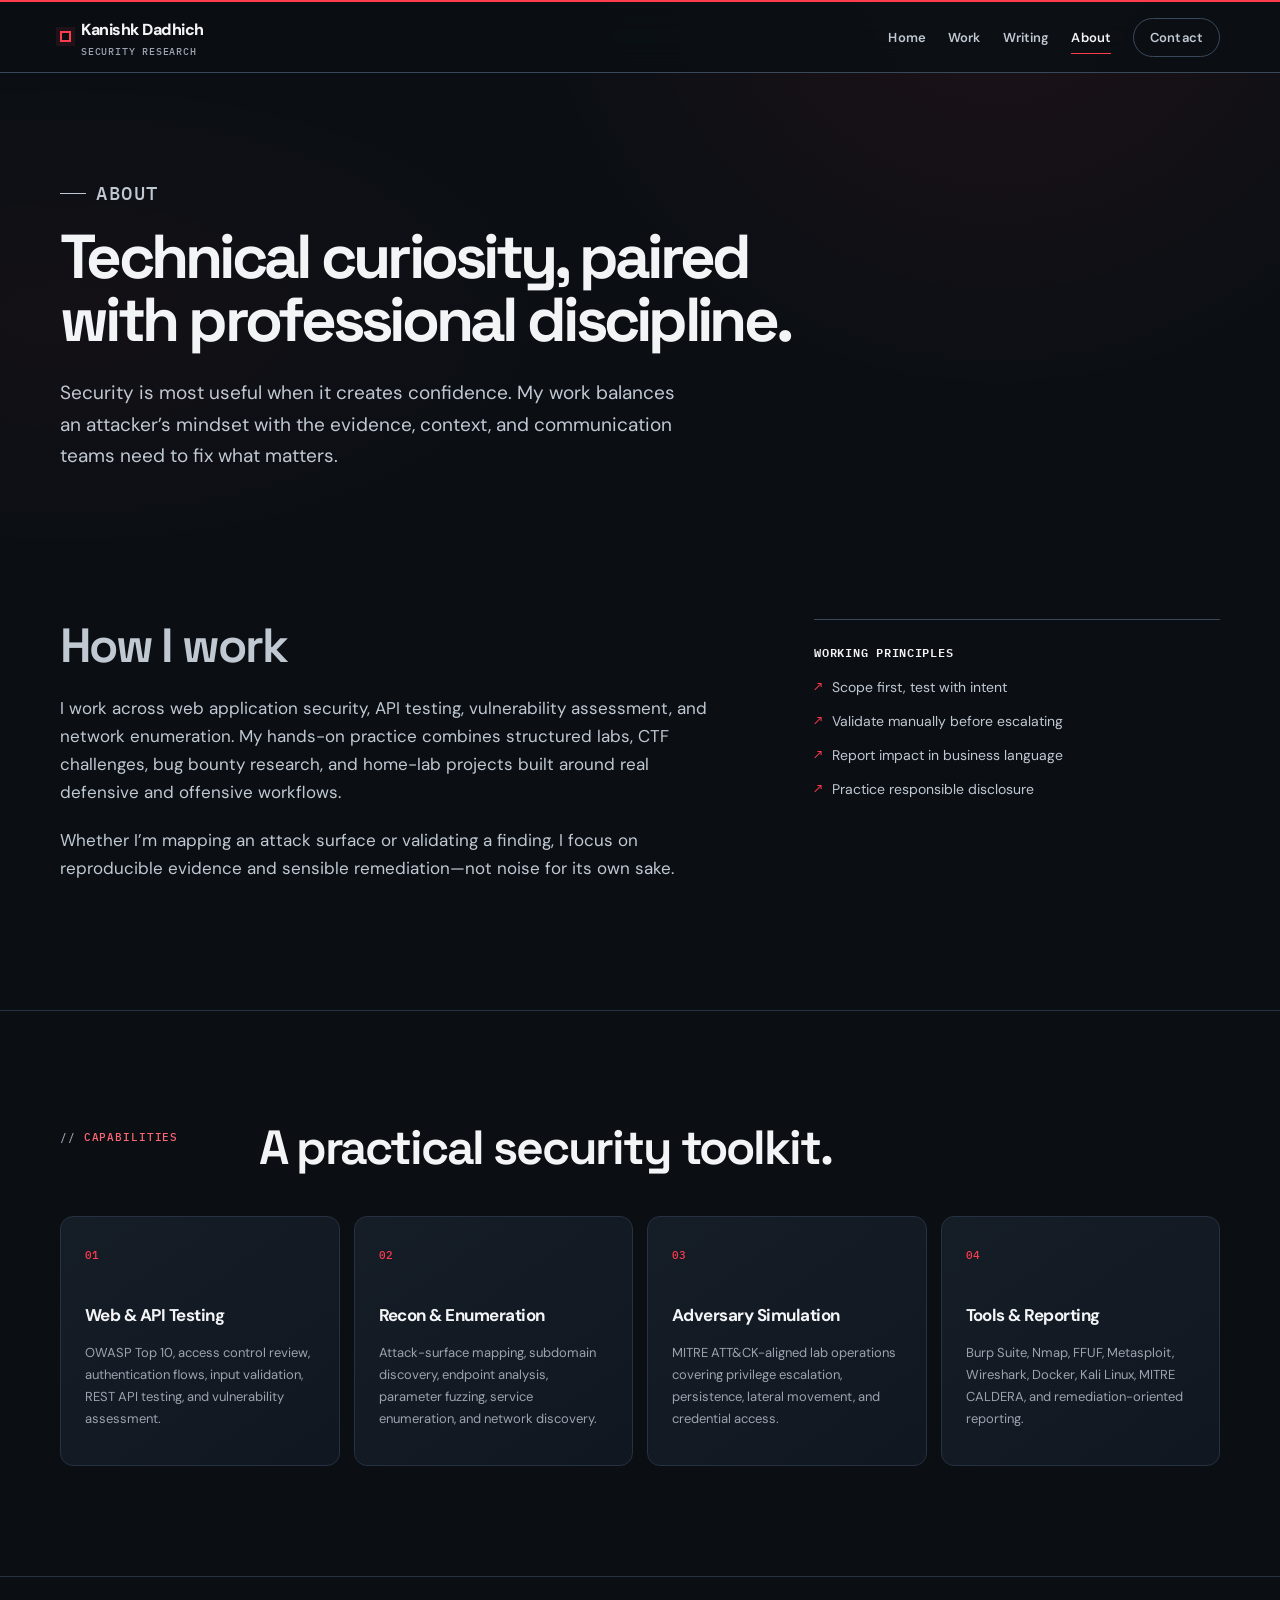
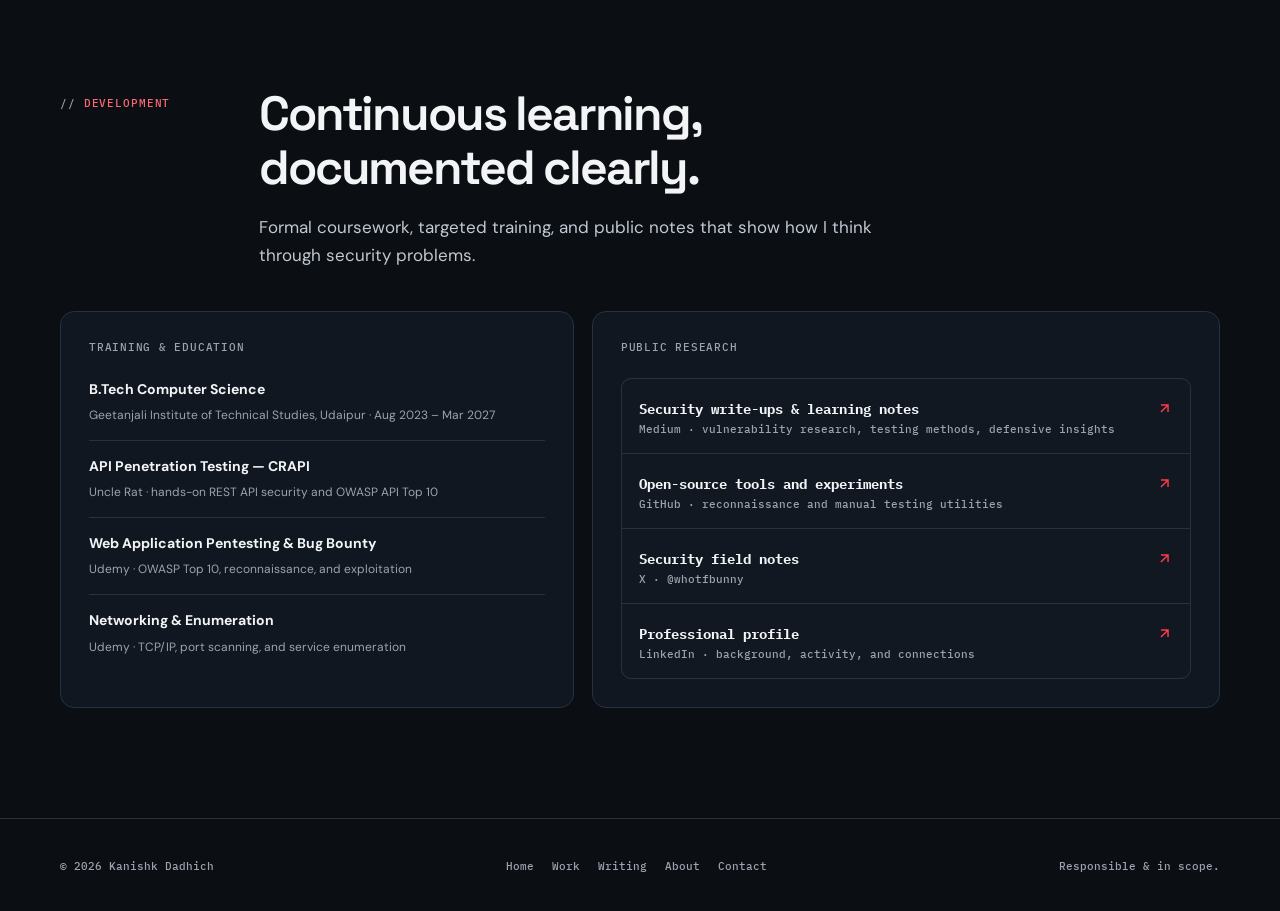
==== commit 81f2ece9: "Change favicon stroke color in about.html" ====
--- a/about.html
+++ b/about.html
@@ -10,7 +10,7 @@
   <meta property="og:description" content="Approach, capabilities, education, and public research of penetration tester Kanishk Dadhich.">
   <meta property="og:image" content="kanishk.png">
   <meta name="twitter:card" content="summary_large_image">
-  <link rel="icon" href="data:image/svg+xml,%3Csvg xmlns='http://www.w3.org/2000/svg' viewBox='0 0 32 32'%3E%3Crect width='32' height='32' fill='%230B0F14'/%3E%3Crect x='9' y='9' width='14' height='14' fill='none' stroke='%23A3FF12' stroke-width='3'/%3E%3C/svg%3E">
+  <link rel="icon" href="data:image/svg+xml,%3Csvg xmlns='http://www.w3.org/2000/svg' viewBox='0 0 32 32'%3E%3Crect width='32' height='32' fill='%230B0F14'/%3E%3Crect x='9' y='9' width='14' height='14' fill='none' stroke='%23FF3B4E' stroke-width='3'/%3E%3C/svg%3E">
   <link rel="preconnect" href="https://fonts.googleapis.com">
   <link rel="preconnect" href="https://fonts.gstatic.com" crossorigin>
   <link href="https://fonts.googleapis.com/css2?family=DM+Sans:opsz,wght@9..40,400..700&family=IBM+Plex+Mono:wght@400;500;600&family=Space+Grotesk:wght@400;500;600;700&display=swap" rel="stylesheet">
--- a/styles.css
+++ b/styles.css
@@ -9,12 +9,14 @@
   --text-muted: #9ca3af;
   --line: #263241;
   --line-strong: #39495b;
-  --accent: #a3ff12;
-  --accent-bright: #b7ff4f;
-  --accent-ink: #142006;
+  --accent: #ff3b4e;
+  --accent-bright: #ff6674;
+  --accent-ink: #2a0508;
   --warm: #e5c785;
   --danger: #ff8f8f;
   --blue: #60a5fa;
+  --red: var(--accent);
+  --red-bright: var(--accent-bright);
   --header-bg: rgba(11, 15, 20, .88);
   --field-bg: rgba(17, 24, 33, .78);
   --tag-bg: rgba(255, 255, 255, .025);
@@ -46,8 +48,8 @@
   z-index: -2;
   pointer-events: none;
   background:
-    radial-gradient(ellipse at 78% -5%, rgba(96, 165, 250, .08), transparent 29rem),
-    radial-gradient(ellipse at 5% 35%, rgba(163, 255, 18, .035), transparent 31rem),
+    radial-gradient(ellipse at 78% -5%, rgba(255, 59, 78, .08), transparent 29rem),
+    radial-gradient(ellipse at 5% 35%, rgba(255, 59, 78, .035), transparent 31rem),
     var(--bg);
 }
 body::after {
@@ -87,6 +89,7 @@
 
 .site-header {
   position: sticky;
+  border-top: 2px solid var(--red);
   top: 0;
   z-index: 20;
   border-bottom: 1px solid var(--line-strong);
@@ -95,22 +98,22 @@
 }
 .nav-wrap { min-height: 70px; display: flex; align-items: center; justify-content: space-between; gap: 24px; }
 .wordmark { display: inline-flex; align-items: center; gap: 10px; flex-shrink: 0; font-weight: 800; letter-spacing: -.03em; color: var(--text); }
-.wordmark-mark { width: 11px; height: 11px; border: 2px solid var(--accent); box-shadow: 0 0 0 4px rgba(163, 255, 18, .09); }
+.wordmark-mark { width: 11px; height: 11px; border: 2px solid var(--accent); box-shadow: 0 0 0 4px rgba(255, 59, 78, .09); }
 .wordmark small { display: block; color: var(--text-muted); font: 500 10px/1.1 var(--font-mono); letter-spacing: .08em; text-transform: uppercase; margin-top: 3px; }
 .nav-links { display: flex; align-items: center; gap: 22px; margin-left: auto; }
 .nav-toggle { display: none; align-items: center; justify-content: center; width: 44px; height: 44px; padding: 0; color: var(--text-soft); background: transparent; border: 1px solid var(--line-strong); border-radius: 10px; cursor: pointer; transition: border-color .18s ease, color .18s ease, background .18s ease; }
-.nav-toggle:hover { color: var(--accent-bright); border-color: var(--accent); background: rgba(163, 255, 18, .08); }
+.nav-toggle:hover { color: var(--accent-bright); border-color: var(--accent); background: rgba(255, 59, 78, .08); }
 .nav-toggle .icon-close { display: none; }
 .site-header.nav-open .nav-toggle .icon-open { display: none; }
 .site-header.nav-open .nav-toggle .icon-close { display: block; }
 .nav-links a { position: relative; color: var(--text-soft); font: 600 13px var(--font-sans); letter-spacing: .01em; padding: 6px 0; }
 .nav-links a:not(.nav-cta)::after { content: ""; position: absolute; left: 0; right: 0; bottom: -2px; height: 1px; background: var(--accent); transform: scaleX(0); transform-origin: left; transition: transform .22s ease; }
-.nav-links a:not(.nav-cta):hover { color: var(--blue); }
+.nav-links a:not(.nav-cta):hover { color: var(--red); }
 .nav-links a:not(.nav-cta):hover::after { transform: scaleX(1); }
 .nav-links a[aria-current="page"] { color: var(--text); }
 .nav-links a[aria-current="page"]::after { transform: scaleX(1); }
 .nav-cta { padding: 10px 16px !important; border: 1px solid var(--line-strong); border-radius: 999px; transition: border-color .18s ease, background .18s ease; }
-.nav-cta:hover { border-color: var(--blue); background: rgba(96, 165, 250, .08); }
+.nav-cta:hover { border-color: var(--red); background: rgba(255, 59, 78, .08); }
 .hero { padding: 104px 0 90px; }
 .hero-grid { display: grid; grid-template-columns: minmax(0, 1.15fr) minmax(320px, .85fr); gap: clamp(42px, 7vw, 88px); align-items: center; }
 .eyebrow { display: flex; align-items: center; gap: 10px; margin: 0 0 20px; color: var(--accent); font: 500 12px var(--font-mono); letter-spacing: .08em; text-transform: uppercase; }
@@ -118,26 +121,26 @@
 h1, h2, h3, p { margin-top: 0; }
 h1 { max-width: 800px; margin-bottom: 26px; font: 700 clamp(42px, 6vw, 76px)/1.02 var(--font-display); letter-spacing: -.06em; text-wrap: balance; }
 h1 .emphasis { color: var(--accent-bright); }
-.name-highlight { color: var(--accent-bright); font-weight: 700; }
+.name-highlight { color: var(--red-bright); font-weight: 700; }
 .hero-copy { max-width: 620px; color: var(--text-soft); font-size: clamp(17px, 2vw, 20px); line-height: 1.7; text-wrap: pretty; }
 .hero-actions { display: flex; flex-wrap: wrap; gap: 12px; margin-top: 34px; }
 .button { display: inline-flex; align-items: center; justify-content: center; min-height: 48px; padding: 12px 20px; border: 1px solid transparent; border-radius: 10px; font: 700 14px var(--font-sans); cursor: pointer; transition: transform .18s ease, border-color .18s ease, background .18s ease, box-shadow .18s ease; }
 .button:hover { transform: translateY(-2px); }
-.button-primary { color: var(--accent-ink); background: var(--accent); box-shadow: 0 5px 18px rgba(163, 255, 18, .14); }
-.button-primary:hover { background: var(--accent-bright); box-shadow: 0 7px 24px rgba(163, 255, 18, .2); }
+.button-primary { color: var(--accent-ink); background: var(--accent); box-shadow: 0 5px 18px rgba(255, 59, 78, .14); }
+.button-primary:hover { background: var(--accent-bright); box-shadow: 0 7px 24px rgba(255, 59, 78, .2); }
 .button-secondary { color: var(--text); border-color: var(--line-strong); background: var(--field-bg); }
-.button-secondary:hover { border-color: var(--blue); background: rgba(96, 165, 250, .08); }
+.button-secondary:hover { border-color: var(--red); background: rgba(255, 59, 78, .08); }
 .button svg { margin-left: 9px; }
 
 .profile-panel { position: relative; padding: 24px; overflow: hidden; border: 1px solid var(--line-strong); border-radius: 16px; background: linear-gradient(145deg, var(--surface-raised), var(--surface-muted)); box-shadow: var(--shadow); }
-.profile-panel::after { content: ""; position: absolute; width: 145px; height: 145px; right: -50px; top: -50px; border: 1px solid rgba(96, 165, 250, .2); border-radius: 50%; box-shadow: 0 0 0 18px rgba(96, 165, 250, .025), 0 0 0 37px rgba(96, 165, 250, .018); }
-.profile-portrait { position: relative; z-index: 1; aspect-ratio: 4 / 3; margin: 0 0 22px; overflow: hidden; border: 1px solid rgba(163, 255, 18, .22); border-radius: 10px; background: var(--surface-muted); }
+.profile-panel::after { content: ""; position: absolute; width: 145px; height: 145px; right: -50px; top: -50px; border: 1px solid rgba(255, 59, 78, .2); border-radius: 50%; box-shadow: 0 0 0 18px rgba(255, 59, 78, .025), 0 0 0 37px rgba(255, 59, 78, .018); }
+.profile-portrait { position: relative; z-index: 1; aspect-ratio: 4 / 3; margin: 0 0 22px; overflow: hidden; border: 1px solid rgba(255, 59, 78, .22); border-radius: 10px; background: var(--surface-muted); }
 .profile-portrait::after { content: ""; position: absolute; inset: 0; pointer-events: none; background: linear-gradient(to top, rgba(8, 20, 27, .38), transparent 42%); }
 .profile-portrait img { display: block; width: 100%; height: 100%; object-fit: cover; object-position: center 18%; }
 .panel-label { position: relative; z-index: 1; margin-bottom: 21px; color: var(--text-muted); font: 500 11px var(--font-mono); letter-spacing: .08em; text-transform: uppercase; }
 .panel-status { position: relative; z-index: 1; display: flex; align-items: center; gap: 9px; margin-bottom: 24px; color: var(--accent-bright); font: 600 14px var(--font-mono); }
-.status-dot { width: 8px; height: 8px; border-radius: 50%; background: var(--accent); box-shadow: 0 0 0 5px rgba(163, 255, 18, .1); animation: pulse 2.4s ease-out infinite; }
-@keyframes pulse { 0% { box-shadow: 0 0 0 0 rgba(163, 255, 18, .3); } 70% { box-shadow: 0 0 0 9px rgba(163, 255, 18, 0); } 100% { box-shadow: 0 0 0 0 rgba(163, 255, 18, 0); } }
+.status-dot { width: 8px; height: 8px; border-radius: 50%; background: var(--accent); box-shadow: 0 0 0 5px rgba(255, 59, 78, .1); animation: pulse 2.4s ease-out infinite; }
+@keyframes pulse { 0% { box-shadow: 0 0 0 0 rgba(255, 59, 78, .3); } 70% { box-shadow: 0 0 0 9px rgba(255, 59, 78, 0); } 100% { box-shadow: 0 0 0 0 rgba(255, 59, 78, 0); } }
 .focus-list { position: relative; z-index: 1; display: grid; margin: 0; }
 .focus-list div { display: grid; grid-template-columns: 64px 1fr; gap: 14px; padding: 13px 0; border-top: 1px solid var(--line); }
 .focus-list dt { color: var(--text-muted); font: 500 10px var(--font-mono); letter-spacing: .06em; text-transform: uppercase; }
@@ -246,13 +249,13 @@
 .contact-detail h3 { margin: 0 0 12px; font: 600 12px var(--font-mono); letter-spacing: .06em; text-transform: uppercase; color: var(--text-muted); }
 .contact-detail ul { margin: 0 0 30px; padding: 0; list-style: none; display: grid; gap: 12px; }
 .contact-detail a.detail-link { display: inline-flex; align-items: center; gap: 9px; color: var(--text-soft); font-size: 15px; }
-.contact-detail a.detail-link:hover { color: var(--blue); }
+.contact-detail a.detail-link:hover { color: var(--red); }
 .contact-detail .detail-link svg { color: var(--accent); flex: 0 0 auto; }
 .contact-form { display: grid; gap: 16px; padding: clamp(24px, 4vw, 34px); border: 1px solid var(--line-strong); border-radius: 14px; background: var(--surface-muted); }
 .field { display: grid; gap: 7px; }
 .field label { color: var(--text-soft); font: 500 11px var(--font-mono); letter-spacing: .05em; text-transform: uppercase; }
 .field input, .field textarea { width: 100%; padding: 12px 14px; color: var(--text); background: var(--field-bg); border: 1px solid var(--line-strong); border-radius: 8px; font: 400 15px var(--font-sans); transition: border-color .18s ease, box-shadow .18s ease; }
-.field input:focus, .field textarea:focus { outline: none; border-color: var(--blue); box-shadow: 0 0 0 3px rgba(96, 165, 250, .16); }
+.field input:focus, .field textarea:focus { outline: none; border-color: var(--red); box-shadow: 0 0 0 3px rgba(255, 59, 78, .16); }
 .field textarea { min-height: 130px; resize: vertical; }
 .form-note { margin: 4px 0 0; color: var(--text-muted); font-size: 12px; }
 .form-status { margin: 0; min-height: 18px; color: var(--accent-bright); font: 500 12px var(--font-mono); }
@@ -261,7 +264,7 @@
 .footer-inner { display: flex; justify-content: space-between; align-items: center; gap: 20px; flex-wrap: wrap; }
 .footer-nav { display: flex; gap: 18px; flex-wrap: wrap; }
 .footer-nav a { color: var(--text-muted); }
-.footer-nav a:hover { color: var(--blue); }
+.footer-nav a:hover { color: var(--red); }
 .footer-inner p { margin: 0; }
 
 .reveal { opacity: 0; transform: translateY(18px); transition: opacity .55s cubic-bezier(.22,.61,.36,1), transform .55s cubic-bezier(.22,.61,.36,1); }
